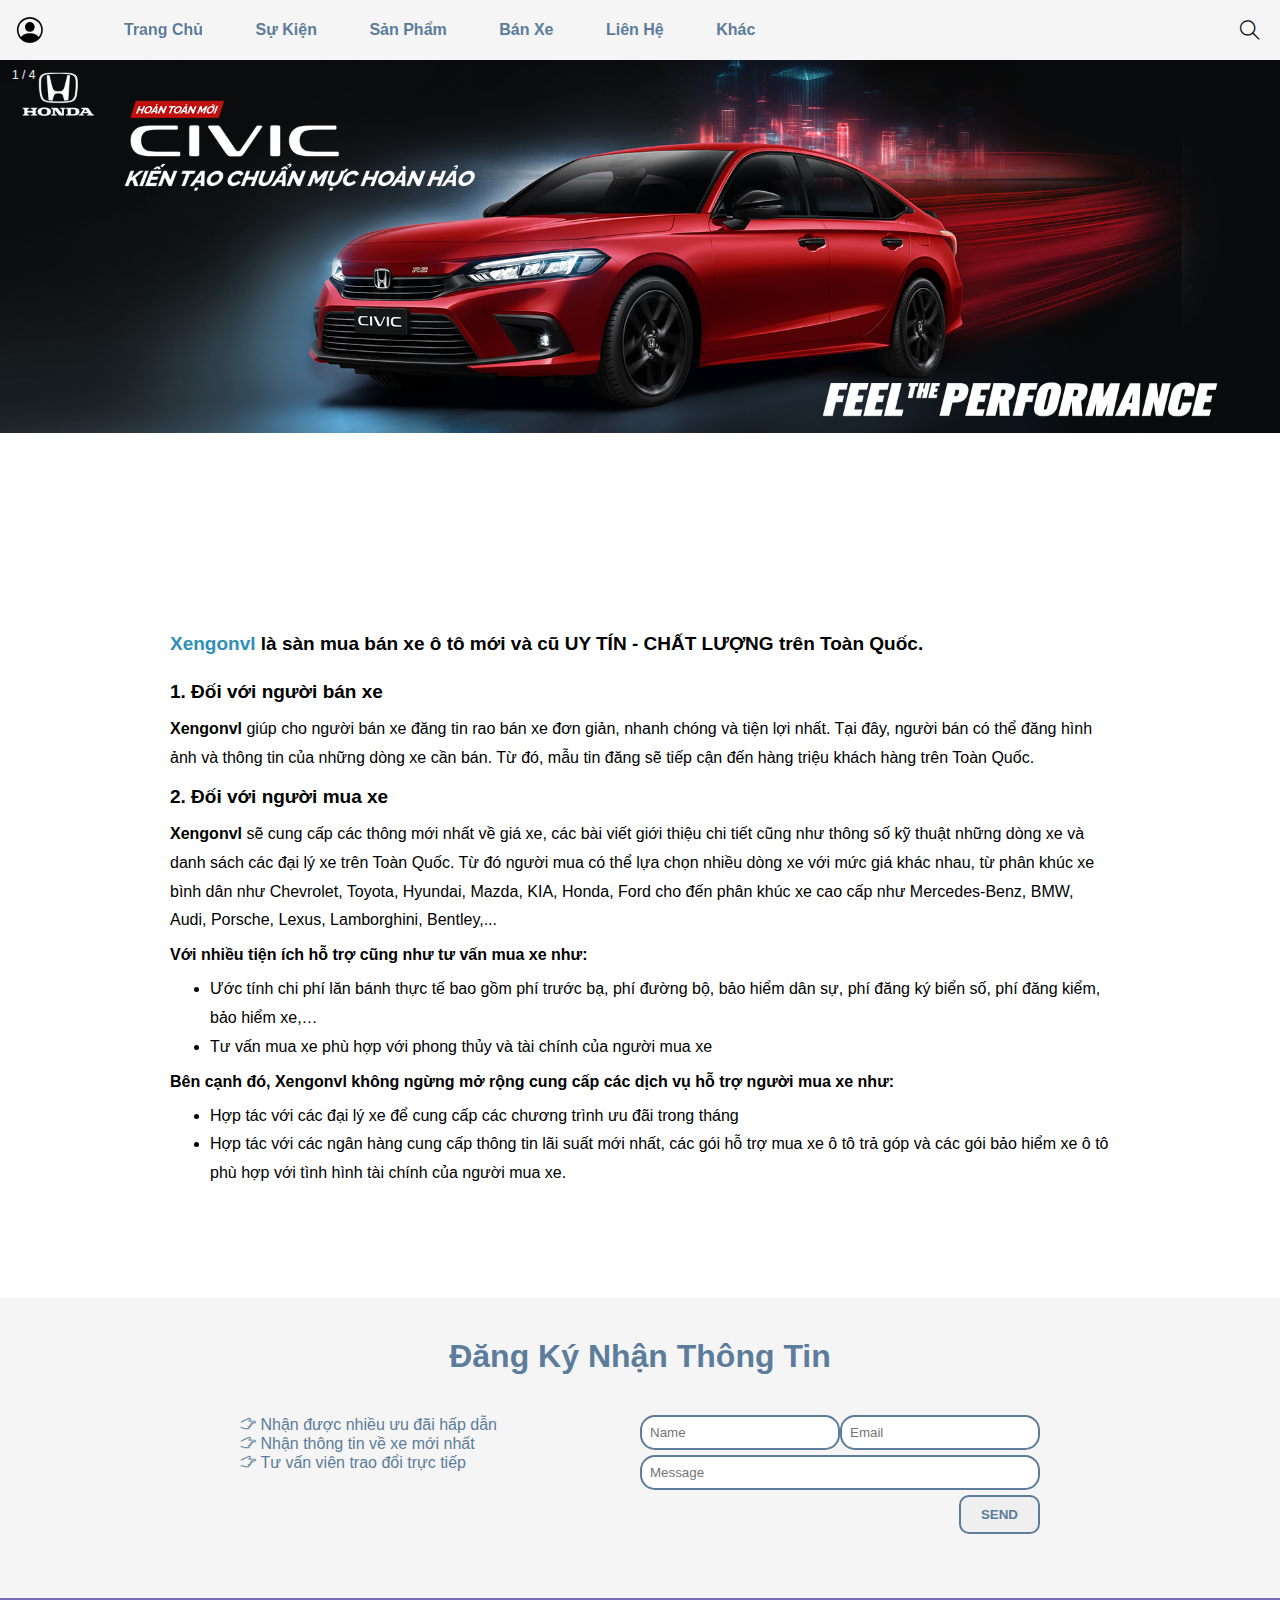
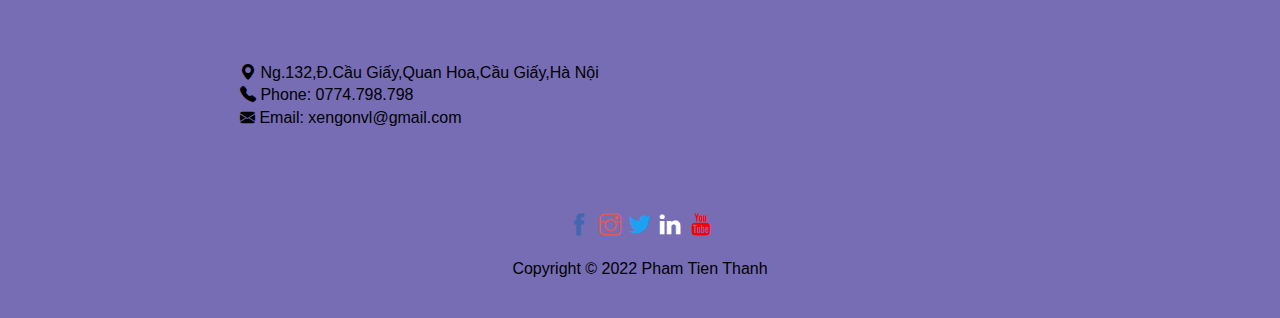
==== index.html @ f8801381 "Add files via upload" ====
<!DOCTYPE html>
<html lang="en">
<head>
    <meta charset="UTF-8">
    <meta http-equiv="X-UA-Compatible" content="IE=edge">
    <meta name="viewport" content="width=device-width, initial-scale=1.0">
    <title>Xengonvl</title>
    <link rel="stylesheet" href="./css.xengonvl/xengonvl.css">
    <link rel="shortcut icon" type="image/jpg" href="./img.xenognvl/—Pngtree—car sports car transportation red_8253023.png"/>
    <link rel="stylesheet" href="https://cdn.jsdelivr.net/npm/bootstrap-icons@1.9.1/font/bootstrap-icons.css">
    <link rel="stylesheet" href="./css.xengonvl/responsive.css">
    <link rel="stylesheet" href="./css.xengonvl/silde.css">
    <link rel="stylesheet" href="./css.xengonvl/gioithieu.css">
    <link rel="stylesheet" href="./themify-icons/themify-icons.css">
    <style>
        div.cuoi {
                width: 100%;
                background-color: rgb(119, 109, 181);
                animation-name: keyframes1;
                animation-duration: 20s;
                animation-iteration-count: infinite;
            }   
            @keyframes keyframes1 {
                0%  {background-color: rgb(102, 185, 102);}
                15%  {background-color: lightseagreen;}
                20%  {background-color: lightskyblue;}
                30% {background-color: skyblue;}
            }

        </style>
</head>
<body>
    
    <div id="main">
        <!-- Begin header -->
        <div id="header" style="height:auto;">
            <div class="searchid1">
                
                <a href="./html.xengonvl/formdangky.html"><i class="searchcl bi bi-person-circle"></i></a>
                
            </div>
            <ul id="nav">
                <li style="border-left: 2px black;"><a href="#">trang chủ</a></li>
                <li><a href="">sự kiện</a></li>
                <li><a href="">sản phẩm</a></li>
                <li><a href="./html.xengonvl/banxe.html">bán xe</a></li>
                <li><a href="#lienhe">liên hệ</a></li>
                <li>
                    <a href="">
                        Khác</a>
                </li>
            </ul>
            
            <div class="searchid">
                
                <i class="searchcl ti-search"></i>
                
            </div>
            <div id="mobile-menu" class="menu-icon"><i class="menu-icon1 ti-align-justify"></i></div>
    </div>
    <!-- End header  -->
    
    <div id="body">
        <div class="slideshow-container">

            <div class="mySlides fade">
              <div class="numbertext">1 / 4</div>
              <img src="./img.xenognvl/0vXnfQb2WyPltmR7kbT6.png" style="width:100%;">

            </div>
            
            <div class="mySlides fade">
              <div class="numbertext">2 / 4</div>
              <img src="./img.xenognvl/GAlBX5MjtiYicMpydJcL.jpg" style="width:100%;">
             
            </div>
            
            <div class="mySlides fade">
              <div class="numbertext">3 / 4</div>
              <img src="./img.xenognvl/GUENSyZ2KdcO2AOau9df.jpg" style="width:100%;">
              
            </div>
              
              <div class="mySlides fade">
              <div class="numbertext">4 / 4</div>
              <img src="./img.xenognvl/MuF9jyXn1mO3ExBKzH5p.jpg" style="width:100%;">
              
            </div>
    </div>
    <div id="gioithieu" style="margin-top: 300px;">
        <p class="tiltel"><a href="#">Xengonvl</a> là sàn mua bán xe ô tô mới và cũ UY TÍN - CHẤT LƯỢNG trên Toàn Quốc. </p>
        <p class="tieude">1. Đối với người bán xe</p>
        <p><b>Xengonvl</b> giúp cho người bán xe đăng tin rao bán xe đơn giản, nhanh chóng và tiện lợi nhất. Tại đây, người bán có thể đăng hình ảnh và thông tin của những dòng xe cần bán. Từ đó, mẫu tin đăng sẽ tiếp cận đến hàng triệu khách hàng trên Toàn Quốc.</p>
        <p class="tieude">2. Đối với người mua xe</p>
        <p><b>Xengonvl</b> sẽ cung cấp các thông mới nhất về giá xe, các bài viết giới thiệu chi tiết cũng như thông số kỹ thuật những dòng xe và danh sách các đại lý xe trên Toàn Quốc. Từ đó người mua có thể lựa chọn nhiều dòng xe với mức giá khác nhau, từ phân khúc xe bình dân như Chevrolet, Toyota, Hyundai, Mazda, KIA, Honda, Ford cho đến phân khúc xe cao cấp như Mercedes-Benz, BMW, Audi, Porsche, Lexus, Lamborghini, Bentley,...</p>
        <p class="h1">Với nhiều tiện ích hỗ trợ cũng như tư vấn mua xe như:</p>
        <ul>
            <li>
                <p>Ước tính chi phí lăn bánh thực tế bao gồm phí trước bạ, phí đường bộ, bảo hiểm dân sự, phí đăng ký biển số, phí đăng kiểm, bảo hiểm xe,…</p>
            </li>
            <li>
                <p>Tư vấn mua xe phù hợp với phong thủy và tài chính của người mua xe</p>
            </li>
        </ul>
        <p class="h1">Bên cạnh đó, <b>Xengonvl</b> không ngừng mở rộng cung cấp các dịch vụ hỗ trợ người mua xe như:</p>
        <ul>
            <li>
                <p>Hợp tác với các đại lý xe để cung cấp các chương trình ưu đãi trong tháng</p>
            </li>
            <li>
                <p>Hợp tác với các ngân hàng cung cấp thông tin lãi suất mới nhất, các gói hỗ trợ mua xe ô tô trả góp và các gói bảo hiểm xe ô tô phù hợp với tình hình tài chính của người mua xe.</p>
            </li>
        </ul>
    </div>
            
    <!-- Begin dangky -->
            <div class="dangky">
                <div class="title"><h1>Đăng Ký Nhận Thông Tin</h1></div>
                <div class="rowdangky">
                    <div class="row1">
                        <p><i class="icondangky ti-hand-point-right"></i> Nhận được nhiều ưu đãi hấp dẫn</p>
                        <p><i class="icondangky ti-hand-point-right"></i> Nhận thông tin về xe mới nhất</p>
                        <p><i class="icondangky ti-hand-point-right"></i> Tư vấn viên trao đổi trực tiếp</p>
                    
                    </div>
                    <div class="row2">
                        <form action="">
                            <div class="rowdangky1">
                                <div class="row1">
                                    <input type="text" name=""required placeholder="Name" id="" class="form">
                                </div>
                                <div class="row1">
                                    <input type="email" name="" required placeholder="Email" id="" class="form">
                                </div>
                              
          
                            
                            </div>
                            
                            <div class="rowdangky1 mt-8">
                                <div class="row1full">
                                    <input type="text" required name="" placeholder="Message" id="" class="form">
                                </div>
                            </div>
                           <div><input type="submit" value="SEND" class="formgui mt-8" id="formgui1" onclick="Redirect();"></div>
                        </form>
                    </div>
                </div>
                <div class="clear"></div>
                </div>
                <div class="clear"></div>
            <div id="lienhe" class="cuoi">
                <div class="row">
                    <div class="colhart">
                        <p><i class="bi bi-geo-alt-fill"></i>&nbsp;Ng.132,Đ.Cầu Giấy,Quan Hoa,Cầu Giấy,Hà Nội</p>
                        <p><i class="bi bi-telephone-fill"></i>&nbsp;Phone: 0774.798.798</p>
                        <p><i class="bi bi-envelope-fill" style="font-size: 15px;"></i>&nbsp;Email: xengonvl@gmail.com</p>
                    </div>
                    
                </div>
                <div class="example1">
                    <a href=""><i class="nav-icon ti-facebook" style="color: #4267b2;"></i></a>
                    <a href=""><i class="nav-icon ti-instagram" style="color: #E95950;"></i></a>
                    <a href=""><i class="nav-icon ti-twitter-alt" style="color: #1DA1F2;"></i></a>
                    <a href=""><i class="nav-icon ti-linkedin" style="color: white;"></i></a>
                    <a href=""><i class="nav-icon ti-youtube" style="color: red;"></i></a>
                    
                </div>
                <p>Copyright © 2022 Pham Tien Thanh</p>
          </div>        
            </div>
            
            
        
    </div>
    
    </div>
    
  
</body>
<script src="./js.html/btap1.js"></script>
</html>
---- css.xengonvl/xengonvl.css ----
*{
    
    margin: 0;
    box-sizing: border-box;
    font-family: 'Segoe UI', Tahoma, Geneva, Verdana, sans-serif;
}
html{
    scroll-behavior: smooth;
    font-family: 'Segoe UI', Tahoma, Geneva, Verdana, sans-serif;
}
#main{
    width: 100%;
    height: 1500px;
}
/* Begin header */
#header{
    background-color: whitesmoke;
    height: 60px;
    position: fixed;
    top: 0;
    left: 0;
    right: 0;
    z-index: 1;
    font-weight: bold;
}

#nav > li{
    display: inline-block;
}
#nav, .subnav{
    list-style-type: none;
}
#nav li{
   
    position: relative;
}
#nav > li > a{
    color: rgb(92, 124, 155);
    text-transform: uppercase;
}
#nav  li  a{
    line-height: 60px;
    padding: 0 24px;
    text-decoration: none;
    display: inline-block;
    text-transform: capitalize
}
#nav > li:hover > a{
    color: red;
    scale: 110%;
}
#nav .subnav {
    padding: 0;
    display: none;
    position: absolute;
    top: 100%;
    background-color: white;
    min-width: 160px;
    box-shadow: 0 0 10px rgba(0,0,0,0.3);
}
#nav .subnav li:hover{
    background-color: #ccc;
    
}
#sider{
   
    background-color: white;
}
#nav .subnav a{
    color: rgb(92, 124, 155);
    padding: 0 12px;
    line-height: 38px;
    
}
#nav li:hover .subnav{
    display: block;
}
#nav .nav-icon{
    font-size: 12px;
}
#nav{
    display: inline-block;
}
#header .menu-icon,
#header .searchid {
    float: right;
}
#header .searchid1{
    float: left;
}
#header #mobile-menu{
    position: absolute;
    top: 0;
    right: 0;
}
#header .menu-icon,
#header .searchcl{
    color: black;
    line-height: 60px;
    padding: 0 20px;
    font-size: 20px;
    cursor: pointer;
}

#header .searchid:hover{
   
   background-color: #ccc;
}
#header .menu-icon:hover{
    color: red;
    scale: 120%;
}
#header .searchid1:hover{
    
    scale: 130%;
}

/* End header */

#body{
    width: 100%;
    height: 500px;
    margin-top: 60px;
    margin-bottom: 600px;
}

.colhart{
    width: 50%;
    font-weight: 500;
    line-height: 1.4;
}
.row{
  
    width: 800px;
    margin-left: auto;
    margin-right: auto;
    padding: 64px 0px;
    
}
.cuoi{
    
    width: 100%;
}
.row1{
    width: 50%;
    font-weight: 500;
}
.dangky{
    margin-top: 100px;
    background-color: whitesmoke;
    height: 300px;
    width: 100%;
}
.dangky .title .rowdangky > p{
    font-weight: 500;
}
.dangky >.rowdangky >.row1 p{
    color: rgb(92, 124, 155);
}
.rowdangky{
    width: 800px;
    margin-left: auto;
    margin-right: auto;
    height: 200px;
}   
.row1{
    width: 50%;
    display: block;
    float: left;
    
}
.row2{
    width: 50%;
    display: block;
    float: right;
    
}
.dangky>.title>h1{
    color: rgb(92, 124, 155);
    text-align: center;
    padding: 40px 0;
}
.form{
    border: 2px solid rgb(92, 124, 155);
    padding: 8px;
    width: 100%;
    border-bottom-right-radius: 15px;
 border-bottom-left-radius: 15px;
border-top-left-radius: 15px;
border-top-right-radius: 15px;
outline: none;
}
.row2> .rowdangky >  input
 {
    top: 20px;
}
.rowdangky1::after{
    content: "";
    display: block;
    clear: both;
}
.example1 > .icont1{
    display: inline-block;
}
.example1{
    padding: 20px;
    text-align: center;
}
.mt-8{
    margin-top: 5px !important;
}
.formgui{
    border-bottom-right-radius: 10px;
 border-bottom-left-radius: 10px;
border-top-left-radius: 10px;
border-top-right-radius: 10px;
   color: rgb(92, 124, 155);
   padding: 10px 20px;
   float: right;
   font-weight: 700;
   border: 2px solid rgb(92, 124, 155);
   outline: none;
}
.formgui:hover{
    background-color: #ccc;
    cursor: pointer;
}
.example1>a{
    text-decoration: none;
    color: black;
    font-size: 22px;
    padding: 0px 2px;
}

.cuoi>p{
    color: black;
    text-align: center;
    padding-bottom: 40px;
    font-weight: 500;
}
---- css.xengonvl/responsive.css ----
/* Mobile */
@media  (min-width: 0px) and (max-width: 820px) {
    #header{
        overflow: hidden;
    }
    #nav > li:first-child{
        display: inline-block;
    }
    #nav > li{
        display: block;
    }
    #header .searchid {
        display: none;
    }
    #nav{
        display: block;
    }
    .dangky{
        height: 400px;
    }
    .rowdangky,.row,.colhart{
        width: auto;
    }
    .example1>a{
        font-size: 16px;
    }
    
} 
/* Tablet */
@media (min-width: 821px) and  (max-width: 1024px) {
    #header > #mobile-menu{
        display: none;
    }
    
}
/* PC */
@media  (min-width: 1025px) {
    #header > #mobile-menu{
        display: none;
    }
}
---- css.xengonvl/silde.css ----
/* Slideshow container */
.slideshow-container {
  max-width: 100%;
  max-height: 50%;
  position: relative;
  margin: auto;
}
/* Caption text */
.text {
  color: #f2f2f2;
  font-size: 15px;
  padding: 8px 12px;
  position: absolute;
  bottom: 8px;
  width: 100%;
  text-align: center;
}

/* Number text (1/3 etc) */
.numbertext {
  color: #f2f2f2;
  font-size: 12px;
  padding: 8px 12px;
  position: absolute;
  top: 0;
}

/* The dots/bullets/indicators */
.dot {
  height: 13px;
  width: 13px;
  margin: 0 2px;
  background-color: #bbb;
  border-radius: 50%;
  display: inline-block;
  transition: background-color 0.6s ease;
}
---- css.xengonvl/gioithieu.css ----
#gioithieu{
    line-height: 1.8;
    margin: auto;  width: 75%;   padding: 10px;
    font-family: 'Segoe UI', Tahoma, Geneva, Verdana, sans-serif;
}
#gioithieu  a{
    color: rgb(46, 144, 182);
    text-decoration: none;
    font-weight: 700;
    font-size: 19px;
}
#gioithieu  a:hover{
    color: red;
    text-decoration: underline;
}
p.tiltel, p.tieude{
    font-weight: 700;
    font-size: 19px;
    line-height: 2.5;
}
p.h1{
    font-weight: 700;
    line-height: 2.5;
    
}
b{
    font-weight: 700;
}
---- themify-icons/themify-icons.css ----
@font-face {
	font-family: 'themify';
	src:url('fonts/themify.eot?-fvbane');
	src:url('fonts/themify.eot?#iefix-fvbane') format('embedded-opentype'),
		url('fonts/themify.woff?-fvbane') format('woff'),
		url('fonts/themify.ttf?-fvbane') format('truetype'),
		url('fonts/themify.svg?-fvbane#themify') format('svg');
	font-weight: normal;
	font-style: normal;
}

[class^="ti-"], [class*=" ti-"] {
	font-family: 'themify';
	speak: none;
	font-style: normal;
	font-weight: normal;
	font-variant: normal;
	text-transform: none;
	line-height: 1;

	/* Better Font Rendering =========== */
	-webkit-font-smoothing: antialiased;
	-moz-osx-font-smoothing: grayscale;
}

.ti-wand:before {
	content: "\e600";
}
.ti-volume:before {
	content: "\e601";
}
.ti-user:before {
	content: "\e602";
}
.ti-unlock:before {
	content: "\e603";
}
.ti-unlink:before {
	content: "\e604";
}
.ti-trash:before {
	content: "\e605";
}
.ti-thought:before {
	content: "\e606";
}
.ti-target:before {
	content: "\e607";
}
.ti-tag:before {
	content: "\e608";
}
.ti-tablet:before {
	content: "\e609";
}
.ti-star:before {
	content: "\e60a";
}
.ti-spray:before {
	content: "\e60b";
}
.ti-signal:before {
	content: "\e60c";
}
.ti-shopping-cart:before {
	content: "\e60d";
}
.ti-shopping-cart-full:before {
	content: "\e60e";
}
.ti-settings:before {
	content: "\e60f";
}
.ti-search:before {
	content: "\e610";
}
.ti-zoom-in:before {
	content: "\e611";
}
.ti-zoom-out:before {
	content: "\e612";
}
.ti-cut:before {
	content: "\e613";
}
.ti-ruler:before {
	content: "\e614";
}
.ti-ruler-pencil:before {
	content: "\e615";
}
.ti-ruler-alt:before {
	content: "\e616";
}
.ti-bookmark:before {
	content: "\e617";
}
.ti-bookmark-alt:before {
	content: "\e618";
}
.ti-reload:before {
	content: "\e619";
}
.ti-plus:before {
	content: "\e61a";
}
.ti-pin:before {
	content: "\e61b";
}
.ti-pencil:before {
	content: "\e61c";
}
.ti-pencil-alt:before {
	content: "\e61d";
}
.ti-paint-roller:before {
	content: "\e61e";
}
.ti-paint-bucket:before {
	content: "\e61f";
}
.ti-na:before {
	content: "\e620";
}
.ti-mobile:before {
	content: "\e621";
}
.ti-minus:before {
	content: "\e622";
}
.ti-medall:before {
	content: "\e623";
}
.ti-medall-alt:before {
	content: "\e624";
}
.ti-marker:before {
	content: "\e625";
}
.ti-marker-alt:before {
	content: "\e626";
}
.ti-arrow-up:before {
	content: "\e627";
}
.ti-arrow-right:before {
	content: "\e628";
}
.ti-arrow-left:before {
	content: "\e629";
}
.ti-arrow-down:before {
	content: "\e62a";
}
.ti-lock:before {
	content: "\e62b";
}
.ti-location-arrow:before {
	content: "\e62c";
}
.ti-link:before {
	content: "\e62d";
}
.ti-layout:before {
	content: "\e62e";
}
.ti-layers:before {
	content: "\e62f";
}
.ti-layers-alt:before {
	content: "\e630";
}
.ti-key:before {
	content: "\e631";
}
.ti-import:before {
	content: "\e632";
}
.ti-image:before {
	content: "\e633";
}
.ti-heart:before {
	content: "\e634";
}
.ti-heart-broken:before {
	content: "\e635";
}
.ti-hand-stop:before {
	content: "\e636";
}
.ti-hand-open:before {
	content: "\e637";
}
.ti-hand-drag:before {
	content: "\e638";
}
.ti-folder:before {
	content: "\e639";
}
.ti-flag:before {
	content: "\e63a";
}
.ti-flag-alt:before {
	content: "\e63b";
}
.ti-flag-alt-2:before {
	content: "\e63c";
}
.ti-eye:before {
	content: "\e63d";
}
.ti-export:before {
	content: "\e63e";
}
.ti-exchange-vertical:before {
	content: "\e63f";
}
.ti-desktop:before {
	content: "\e640";
}
.ti-cup:before {
	content: "\e641";
}
.ti-crown:before {
	content: "\e642";
}
.ti-comments:before {
	content: "\e643";
}
.ti-comment:before {
	content: "\e644";
}
.ti-comment-alt:before {
	content: "\e645";
}
.ti-close:before {
	content: "\e646";
}
.ti-clip:before {
	content: "\e647";
}
.ti-angle-up:before {
	content: "\e648";
}
.ti-angle-right:before {
	content: "\e649";
}
.ti-angle-left:before {
	content: "\e64a";
}
.ti-angle-down:before {
	content: "\e64b";
}
.ti-check:before {
	content: "\e64c";
}
.ti-check-box:before {
	content: "\e64d";
}
.ti-camera:before {
	content: "\e64e";
}
.ti-announcement:before {
	content: "\e64f";
}
.ti-brush:before {
	content: "\e650";
}
.ti-briefcase:before {
	content: "\e651";
}
.ti-bolt:before {
	content: "\e652";
}
.ti-bolt-alt:before {
	content: "\e653";
}
.ti-blackboard:before {
	content: "\e654";
}
.ti-bag:before {
	content: "\e655";
}
.ti-move:before {
	content: "\e656";
}
.ti-arrows-vertical:before {
	content: "\e657";
}
.ti-arrows-horizontal:before {
	content: "\e658";
}
.ti-fullscreen:before {
	content: "\e659";
}
.ti-arrow-top-right:before {
	content: "\e65a";
}
.ti-arrow-top-left:before {
	content: "\e65b";
}
.ti-arrow-circle-up:before {
	content: "\e65c";
}
.ti-arrow-circle-right:before {
	content: "\e65d";
}
.ti-arrow-circle-left:before {
	content: "\e65e";
}
.ti-arrow-circle-down:before {
	content: "\e65f";
}
.ti-angle-double-up:before {
	content: "\e660";
}
.ti-angle-double-right:before {
	content: "\e661";
}
.ti-angle-double-left:before {
	content: "\e662";
}
.ti-angle-double-down:before {
	content: "\e663";
}
.ti-zip:before {
	content: "\e664";
}
.ti-world:before {
	content: "\e665";
}
.ti-wheelchair:before {
	content: "\e666";
}
.ti-view-list:before {
	content: "\e667";
}
.ti-view-list-alt:before {
	content: "\e668";
}
.ti-view-grid:before {
	content: "\e669";
}
.ti-uppercase:before {
	content: "\e66a";
}
.ti-upload:before {
	content: "\e66b";
}
.ti-underline:before {
	content: "\e66c";
}
.ti-truck:before {
	content: "\e66d";
}
.ti-timer:before {
	content: "\e66e";
}
.ti-ticket:before {
	content: "\e66f";
}
.ti-thumb-up:before {
	content: "\e670";
}
.ti-thumb-down:before {
	content: "\e671";
}
.ti-text:before {
	content: "\e672";
}
.ti-stats-up:before {
	content: "\e673";
}
.ti-stats-down:before {
	content: "\e674";
}
.ti-split-v:before {
	content: "\e675";
}
.ti-split-h:before {
	content: "\e676";
}
.ti-smallcap:before {
	content: "\e677";
}
.ti-shine:before {
	content: "\e678";
}
.ti-shift-right:before {
	content: "\e679";
}
.ti-shift-left:before {
	content: "\e67a";
}
.ti-shield:before {
	content: "\e67b";
}
.ti-notepad:before {
	content: "\e67c";
}
.ti-server:before {
	content: "\e67d";
}
.ti-quote-right:before {
	content: "\e67e";
}
.ti-quote-left:before {
	content: "\e67f";
}
.ti-pulse:before {
	content: "\e680";
}
.ti-printer:before {
	content: "\e681";
}
.ti-power-off:before {
	content: "\e682";
}
.ti-plug:before {
	content: "\e683";
}
.ti-pie-chart:before {
	content: "\e684";
}
.ti-paragraph:before {
	content: "\e685";
}
.ti-panel:before {
	content: "\e686";
}
.ti-package:before {
	content: "\e687";
}
.ti-music:before {
	content: "\e688";
}
.ti-music-alt:before {
	content: "\e689";
}
.ti-mouse:before {
	content: "\e68a";
}
.ti-mouse-alt:before {
	content: "\e68b";
}
.ti-money:before {
	content: "\e68c";
}
.ti-microphone:before {
	content: "\e68d";
}
.ti-menu:before {
	content: "\e68e";
}
.ti-menu-alt:before {
	content: "\e68f";
}
.ti-map:before {
	content: "\e690";
}
.ti-map-alt:before {
	content: "\e691";
}
.ti-loop:before {
	content: "\e692";
}
.ti-location-pin:before {
	content: "\e693";
}
.ti-list:before {
	content: "\e694";
}
.ti-light-bulb:before {
	content: "\e695";
}
.ti-Italic:before {
	content: "\e696";
}
.ti-info:before {
	content: "\e697";
}
.ti-infinite:before {
	content: "\e698";
}
.ti-id-badge:before {
	content: "\e699";
}
.ti-hummer:before {
	content: "\e69a";
}
.ti-home:before {
	content: "\e69b";
}
.ti-help:before {
	content: "\e69c";
}
.ti-headphone:before {
	content: "\e69d";
}
.ti-harddrives:before {
	content: "\e69e";
}
.ti-harddrive:before {
	content: "\e69f";
}
.ti-gift:before {
	content: "\e6a0";
}
.ti-game:before {
	content: "\e6a1";
}
.ti-filter:before {
	content: "\e6a2";
}
.ti-files:before {
	content: "\e6a3";
}
.ti-file:before {
	content: "\e6a4";
}
.ti-eraser:before {
	content: "\e6a5";
}
.ti-envelope:before {
	content: "\e6a6";
}
.ti-download:before {
	content: "\e6a7";
}
.ti-direction:before {
	content: "\e6a8";
}
.ti-direction-alt:before {
	content: "\e6a9";
}
.ti-dashboard:before {
	content: "\e6aa";
}
.ti-control-stop:before {
	content: "\e6ab";
}
.ti-control-shuffle:before {
	content: "\e6ac";
}
.ti-control-play:before {
	content: "\e6ad";
}
.ti-control-pause:before {
	content: "\e6ae";
}
.ti-control-forward:before {
	content: "\e6af";
}
.ti-control-backward:before {
	content: "\e6b0";
}
.ti-cloud:before {
	content: "\e6b1";
}
.ti-cloud-up:before {
	content: "\e6b2";
}
.ti-cloud-down:before {
	content: "\e6b3";
}
.ti-clipboard:before {
	content: "\e6b4";
}
.ti-car:before {
	content: "\e6b5";
}
.ti-calendar:before {
	content: "\e6b6";
}
.ti-book:before {
	content: "\e6b7";
}
.ti-bell:before {
	content: "\e6b8";
}
.ti-basketball:before {
	content: "\e6b9";
}
.ti-bar-chart:before {
	content: "\e6ba";
}
.ti-bar-chart-alt:before {
	content: "\e6bb";
}
.ti-back-right:before {
	content: "\e6bc";
}
.ti-back-left:before {
	content: "\e6bd";
}
.ti-arrows-corner:before {
	content: "\e6be";
}
.ti-archive:before {
	content: "\e6bf";
}
.ti-anchor:before {
	content: "\e6c0";
}
.ti-align-right:before {
	content: "\e6c1";
}
.ti-align-left:before {
	content: "\e6c2";
}
.ti-align-justify:before {
	content: "\e6c3";
}
.ti-align-center:before {
	content: "\e6c4";
}
.ti-alert:before {
	content: "\e6c5";
}
.ti-alarm-clock:before {
	content: "\e6c6";
}
.ti-agenda:before {
	content: "\e6c7";
}
.ti-write:before {
	content: "\e6c8";
}
.ti-window:before {
	content: "\e6c9";
}
.ti-widgetized:before {
	content: "\e6ca";
}
.ti-widget:before {
	content: "\e6cb";
}
.ti-widget-alt:before {
	content: "\e6cc";
}
.ti-wallet:before {
	content: "\e6cd";
}
.ti-video-clapper:before {
	content: "\e6ce";
}
.ti-video-camera:before {
	content: "\e6cf";
}
.ti-vector:before {
	content: "\e6d0";
}
.ti-themify-logo:before {
	content: "\e6d1";
}
.ti-themify-favicon:before {
	content: "\e6d2";
}
.ti-themify-favicon-alt:before {
	content: "\e6d3";
}
.ti-support:before {
	content: "\e6d4";
}
.ti-stamp:before {
	content: "\e6d5";
}
.ti-split-v-alt:before {
	content: "\e6d6";
}
.ti-slice:before {
	content: "\e6d7";
}
.ti-shortcode:before {
	content: "\e6d8";
}
.ti-shift-right-alt:before {
	content: "\e6d9";
}
.ti-shift-left-alt:before {
	content: "\e6da";
}
.ti-ruler-alt-2:before {
	content: "\e6db";
}
.ti-receipt:before {
	content: "\e6dc";
}
.ti-pin2:before {
	content: "\e6dd";
}
.ti-pin-alt:before {
	content: "\e6de";
}
.ti-pencil-alt2:before {
	content: "\e6df";
}
.ti-palette:before {
	content: "\e6e0";
}
.ti-more:before {
	content: "\e6e1";
}
.ti-more-alt:before {
	content: "\e6e2";
}
.ti-microphone-alt:before {
	content: "\e6e3";
}
.ti-magnet:before {
	content: "\e6e4";
}
.ti-line-double:before {
	content: "\e6e5";
}
.ti-line-dotted:before {
	content: "\e6e6";
}
.ti-line-dashed:before {
	content: "\e6e7";
}
.ti-layout-width-full:before {
	content: "\e6e8";
}
.ti-layout-width-default:before {
	content: "\e6e9";
}
.ti-layout-width-default-alt:before {
	content: "\e6ea";
}
.ti-layout-tab:before {
	content: "\e6eb";
}
.ti-layout-tab-window:before {
	content: "\e6ec";
}
.ti-layout-tab-v:before {
	content: "\e6ed";
}
.ti-layout-tab-min:before {
	content: "\e6ee";
}
.ti-layout-slider:before {
	content: "\e6ef";
}
.ti-layout-slider-alt:before {
	content: "\e6f0";
}
.ti-layout-sidebar-right:before {
	content: "\e6f1";
}
.ti-layout-sidebar-none:before {
	content: "\e6f2";
}
.ti-layout-sidebar-left:before {
	content: "\e6f3";
}
.ti-layout-placeholder:before {
	content: "\e6f4";
}
.ti-layout-menu:before {
	content: "\e6f5";
}
.ti-layout-menu-v:before {
	content: "\e6f6";
}
.ti-layout-menu-separated:before {
	content: "\e6f7";
}
.ti-layout-menu-full:before {
	content: "\e6f8";
}
.ti-layout-media-right-alt:before {
	content: "\e6f9";
}
.ti-layout-media-right:before {
	content: "\e6fa";
}
.ti-layout-media-overlay:before {
	content: "\e6fb";
}
.ti-layout-media-overlay-alt:before {
	content: "\e6fc";
}
.ti-layout-media-overlay-alt-2:before {
	content: "\e6fd";
}
.ti-layout-media-left-alt:before {
	content: "\e6fe";
}
.ti-layout-media-left:before {
	content: "\e6ff";
}
.ti-layout-media-center-alt:before {
	content: "\e700";
}
.ti-layout-media-center:before {
	content: "\e701";
}
.ti-layout-list-thumb:before {
	content: "\e702";
}
.ti-layout-list-thumb-alt:before {
	content: "\e703";
}
.ti-layout-list-post:before {
	content: "\e704";
}
.ti-layout-list-large-image:before {
	content: "\e705";
}
.ti-layout-line-solid:before {
	content: "\e706";
}
.ti-layout-grid4:before {
	content: "\e707";
}
.ti-layout-grid3:before {
	content: "\e708";
}
.ti-layout-grid2:before {
	content: "\e709";
}
.ti-layout-grid2-thumb:before {
	content: "\e70a";
}
.ti-layout-cta-right:before {
	content: "\e70b";
}
.ti-layout-cta-left:before {
	content: "\e70c";
}
.ti-layout-cta-center:before {
	content: "\e70d";
}
.ti-layout-cta-btn-right:before {
	content: "\e70e";
}
.ti-layout-cta-btn-left:before {
	content: "\e70f";
}
.ti-layout-column4:before {
	content: "\e710";
}
.ti-layout-column3:before {
	content: "\e711";
}
.ti-layout-column2:before {
	content: "\e712";
}
.ti-layout-accordion-separated:before {
	content: "\e713";
}
.ti-layout-accordion-merged:before {
	content: "\e714";
}
.ti-layout-accordion-list:before {
	content: "\e715";
}
.ti-ink-pen:before {
	content: "\e716";
}
.ti-info-alt:before {
	content: "\e717";
}
.ti-help-alt:before {
	content: "\e718";
}
.ti-headphone-alt:before {
	content: "\e719";
}
.ti-hand-point-up:before {
	content: "\e71a";
}
.ti-hand-point-right:before {
	content: "\e71b";
}
.ti-hand-point-left:before {
	content: "\e71c";
}
.ti-hand-point-down:before {
	content: "\e71d";
}
.ti-gallery:before {
	content: "\e71e";
}
.ti-face-smile:before {
	content: "\e71f";
}
.ti-face-sad:before {
	content: "\e720";
}
.ti-credit-card:before {
	content: "\e721";
}
.ti-control-skip-forward:before {
	content: "\e722";
}
.ti-control-skip-backward:before {
	content: "\e723";
}
.ti-control-record:before {
	content: "\e724";
}
.ti-control-eject:before {
	content: "\e725";
}
.ti-comments-smiley:before {
	content: "\e726";
}
.ti-brush-alt:before {
	content: "\e727";
}
.ti-youtube:before {
	content: "\e728";
}
.ti-vimeo:before {
	content: "\e729";
}
.ti-twitter:before {
	content: "\e72a";
}
.ti-time:before {
	content: "\e72b";
}
.ti-tumblr:before {
	content: "\e72c";
}
.ti-skype:before {
	content: "\e72d";
}
.ti-share:before {
	content: "\e72e";
}
.ti-share-alt:before {
	content: "\e72f";
}
.ti-rocket:before {
	content: "\e730";
}
.ti-pinterest:before {
	content: "\e731";
}
.ti-new-window:before {
	content: "\e732";
}
.ti-microsoft:before {
	content: "\e733";
}
.ti-list-ol:before {
	content: "\e734";
}
.ti-linkedin:before {
	content: "\e735";
}
.ti-layout-sidebar-2:before {
	content: "\e736";
}
.ti-layout-grid4-alt:before {
	content: "\e737";
}
.ti-layout-grid3-alt:before {
	content: "\e738";
}
.ti-layout-grid2-alt:before {
	content: "\e739";
}
.ti-layout-column4-alt:before {
	content: "\e73a";
}
.ti-layout-column3-alt:before {
	content: "\e73b";
}
.ti-layout-column2-alt:before {
	content: "\e73c";
}
.ti-instagram:before {
	content: "\e73d";
}
.ti-google:before {
	content: "\e73e";
}
.ti-github:before {
	content: "\e73f";
}
.ti-flickr:before {
	content: "\e740";
}
.ti-facebook:before {
	content: "\e741";
}
.ti-dropbox:before {
	content: "\e742";
}
.ti-dribbble:before {
	content: "\e743";
}
.ti-apple:before {
	content: "\e744";
}
.ti-android:before {
	content: "\e745";
}
.ti-save:before {
	content: "\e746";
}
.ti-save-alt:before {
	content: "\e747";
}
.ti-yahoo:before {
	content: "\e748";
}
.ti-wordpress:before {
	content: "\e749";
}
.ti-vimeo-alt:before {
	content: "\e74a";
}
.ti-twitter-alt:before {
	content: "\e74b";
}
.ti-tumblr-alt:before {
	content: "\e74c";
}
.ti-trello:before {
	content: "\e74d";
}
.ti-stack-overflow:before {
	content: "\e74e";
}
.ti-soundcloud:before {
	content: "\e74f";
}
.ti-sharethis:before {
	content: "\e750";
}
.ti-sharethis-alt:before {
	content: "\e751";
}
.ti-reddit:before {
	content: "\e752";
}
.ti-pinterest-alt:before {
	content: "\e753";
}
.ti-microsoft-alt:before {
	content: "\e754";
}
.ti-linux:before {
	content: "\e755";
}
.ti-jsfiddle:before {
	content: "\e756";
}
.ti-joomla:before {
	content: "\e757";
}
.ti-html5:before {
	content: "\e758";
}
.ti-flickr-alt:before {
	content: "\e759";
}
.ti-email:before {
	content: "\e75a";
}
.ti-drupal:before {
	content: "\e75b";
}
.ti-dropbox-alt:before {
	content: "\e75c";
}
.ti-css3:before {
	content: "\e75d";
}
.ti-rss:before {
	content: "\e75e";
}
.ti-rss-alt:before {
	content: "\e75f";
}
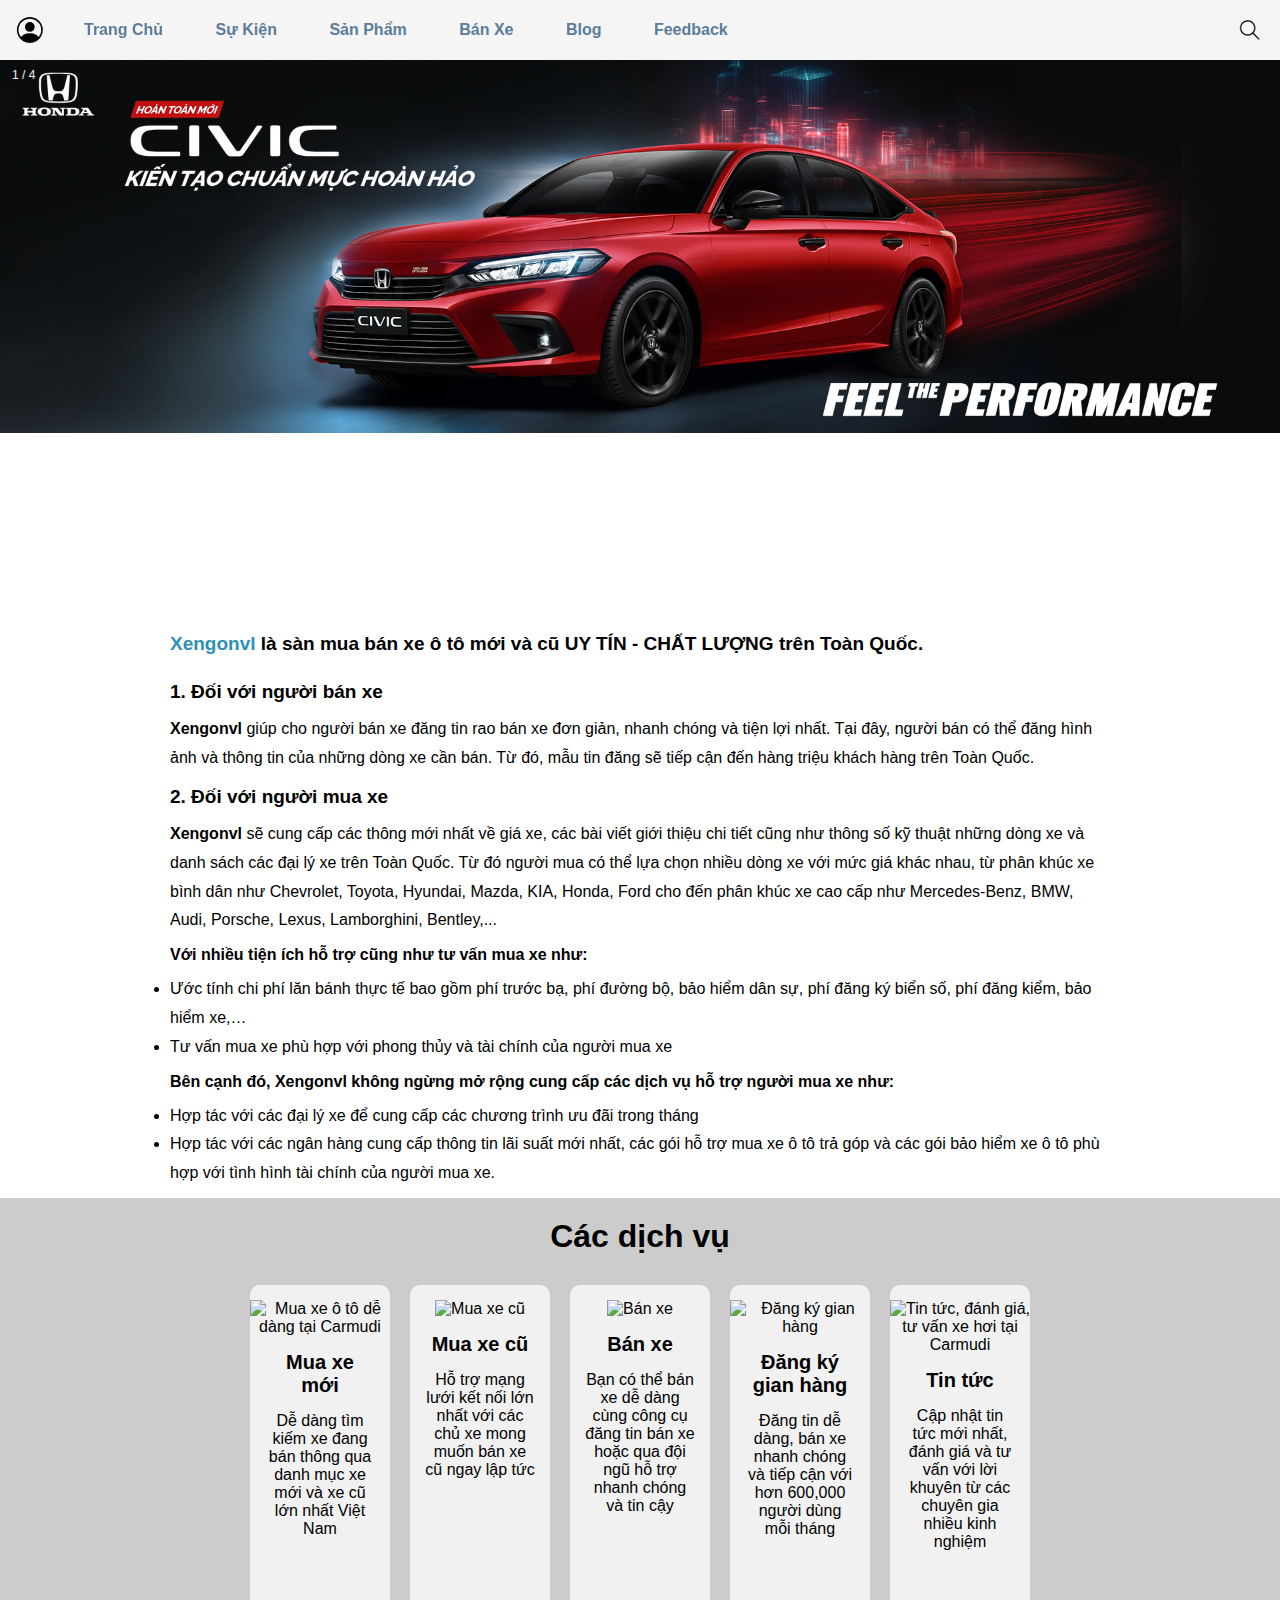
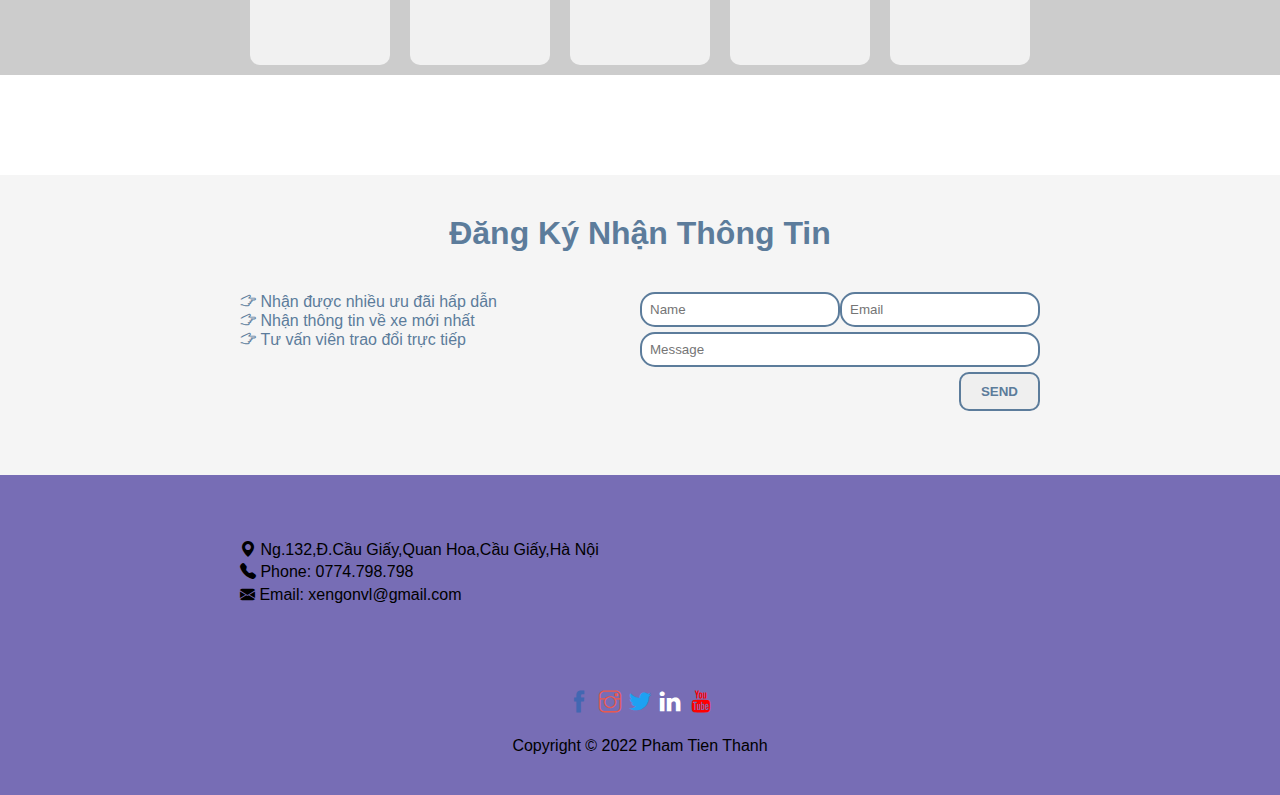
==== commit 3332f538: "Add files via upload" ====
--- a/index.html
+++ b/index.html
@@ -11,6 +11,7 @@
     <link rel="stylesheet" href="./css.xengonvl/responsive.css">
     <link rel="stylesheet" href="./css.xengonvl/silde.css">
     <link rel="stylesheet" href="./css.xengonvl/gioithieu.css">
+    <link rel="stylesheet" href="./css.xengonvl/test2.css">
     <link rel="stylesheet" href="./themify-icons/themify-icons.css">
     <style>
         div.cuoi {
@@ -40,23 +41,23 @@
                 
             </div>
             <ul id="nav">
-                <li style="border-left: 2px black;"><a href="#">trang chủ</a></li>
-                <li><a href="">sự kiện</a></li>
-                <li><a href="">sản phẩm</a></li>
+                <li><a href="#">trang chủ</a></li>
+                <li><a href="./html.xengonvl/tintuc.html">sự kiện</a></li>
+                <li><a href="./html.xengonvl/san_pham.html">sản phẩm</a></li>
                 <li><a href="./html.xengonvl/banxe.html">bán xe</a></li>
-                <li><a href="#lienhe">liên hệ</a></li>
+                <li><a href="">blog</a></li>
                 <li>
                     <a href="">
-                        Khác</a>
+                        feedback</a>
                 </li>
             </ul>
             
             <div class="searchid">
                 
-                <i class="searchcl ti-search"></i>
-                
-            </div>
-            <div id="mobile-menu" class="menu-icon"><i class="menu-icon1 ti-align-justify"></i></div>
+              <i class="searchcl ti-search"></i>
+                
+            </div>
+            <div id="mobile-menu" class="menu-icon" ><i class="menu-icon1 ti-align-justify"></i></div>
     </div>
     <!-- End header  -->
     
@@ -112,7 +113,96 @@
             </li>
         </ul>
     </div>
-            
+    <div style="background-color: #ccc;"><h1 style="text-align: center; padding: 20px;">Các dịch vụ</h1></div>
+    <div class="flex-container" style="height: 400px;">
+        
+        <div class="div"> <div class="card-item">
+          <a href="" target="_blank">
+          <div class="card">
+          <div class="card-img-top">
+          <div class="round-circle">
+          <img src="https://static.carmudi.vn/templates/auto_flatty/img/homepage/sell-car.svg" width="57" height="56" alt="Mua xe ô tô dễ dàng tại Carmudi">
+          </div>
+          </div>
+          <div class="card-body">
+          <h5 class="card-title" style="font-size: 20px; padding: 15px;">Mua xe mới</h5>
+          <p class="card-text">
+          Dễ dàng tìm kiếm xe đang bán thông qua danh mục xe mới và xe cũ lớn nhất Việt Nam
+          </p>
+          </div>
+          </div>
+          </a>
+          </div></div>
+        <div class="div"><div class="card-item">
+          <a href="" target="_blank">
+          <div class="card">
+          <div class="card-img-top">
+          <div class="round-circle">
+          <img src="https://static.carmudi.vn/templates/auto_flatty/img/homepage/buy-car.png" width="49" height="57" alt="Mua xe cũ">
+          </div>
+          </div>
+          <div class="card-body">
+          <h5 class="card-title" style="font-size: 20px; padding: 15px;">Mua xe cũ</h5>
+          <p class="card-text">
+          Hỗ trợ mạng lưới kết nối lớn nhất với các chủ xe mong muốn bán xe cũ ngay lập tức
+          </p>
+          </div>
+          </div>
+          </a>
+          </div></div>
+        <div class="div"> <div class="card-item">
+          <a href="" target="_blank">
+          <div class="card">
+          <div class="card-img-top">
+          <div class="round-circle">
+          <img src="https://static.carmudi.vn/templates/auto_flatty/img/homepage/loan-car.svg" width="56" height="56" alt="Bán xe">
+          </div>
+          </div>
+          <div class="card-body">
+          <h5 class="card-title" style="font-size: 20px; padding: 15px;">Bán xe</h5>
+          <p class="card-text">
+          Bạn có thể bán xe dễ dàng cùng công cụ đăng tin bán xe hoặc qua đội ngũ hỗ trợ nhanh chóng và tin cậy
+          </p>
+          </div>
+          </div>
+          </a>
+          </div></div>  
+        <div class="div"><div class="card-item">
+          <a href="" target="_blank">
+          <div class="card">
+          <div class="card-img-top">
+          <div class="round-circle">
+          <img src="https://static.carmudi.vn/templates/auto_flatty/img/homepage/valuation-car.svg" width="62" height="58" alt="Đăng ký gian hàng">
+          </div>
+          </div>
+          <div class="card-body">
+          <h5 class="card-title" style="font-size: 20px; padding: 15px;">Đăng ký gian hàng</h5>
+          <p class="card-text">
+          Đăng tin dễ dàng, bán xe nhanh chóng và tiếp cận với hơn 600,000 người dùng mỗi tháng
+          </p>
+          </div>
+          </div>
+          </a>
+          </div></div>
+          <div class="div"><div class="card-item">
+              <a href="" target="_blank">
+              <div class="card">
+              <div class="card-img-top">
+              <div class="round-circle">
+              <img src="https://static.carmudi.vn/templates/auto_flatty/img/homepage/car-news.svg" width="56" height="56" alt="Tin tức, đánh giá, tư vấn xe hơi tại Carmudi">
+              </div>
+              </div>
+              <div class="card-body">
+              <h5 class="card-title" style="font-size: 20px; padding: 15px;">Tin tức</h5>
+              <p class="card-text">
+              Cập nhật tin tức mới nhất, đánh giá và tư vấn với lời khuyên từ các chuyên gia nhiều
+              kinh nghiệm
+              </p>
+              </div>
+              </div>
+              </a>
+              </div></div>
+      </div>       
     <!-- Begin dangky -->
             <div class="dangky">
                 <div class="title"><h1>Đăng Ký Nhận Thông Tin</h1></div>
--- a/css.xengonvl/responsive.css
+++ b/css.xengonvl/responsive.css
@@ -24,7 +24,9 @@
     .example1>a{
         font-size: 16px;
     }
-    
+    .card-text{
+        font-size: 10px;
+    }
 } 
 /* Tablet */
 @media (min-width: 821px) and  (max-width: 1024px) {
--- a/css.xengonvl/test2.css
+++ b/css.xengonvl/test2.css
@@ -0,0 +1,44 @@
+*{
+    padding: 0;
+    
+    box-sizing: border-box;
+}
+.flex-container {
+    display: flex;
+    flex-wrap: nowrap;
+    background-color: #ccc;
+    -webkit-justify-content: space-between; /* Safari */
+      justify-content:         space-between;
+      justify-content: center
+  }
+  
+  .flex-container > div {
+    background-color: #f1f1f1;
+    width: 140px;
+    margin: 10px;
+    text-align: center;
+    border-bottom-right-radius: 10px;
+    border-bottom-left-radius: 10px;
+   border-top-left-radius: 10px;
+   border-top-right-radius: 10px;
+  }
+  .card-item > .card-title > h5{
+    text-decoration: none;
+    color: black;
+    font-size: 20px;
+    line-height: 30px;
+}
+.card-item > a,p,h5{
+    text-decoration: none;
+    color: black;
+    
+}
+.card-img-top{
+    padding-top: 15px;
+}
+.card-text{
+    margin: 0 15px;
+}
+.div:hover{
+    background-color: orange;
+}
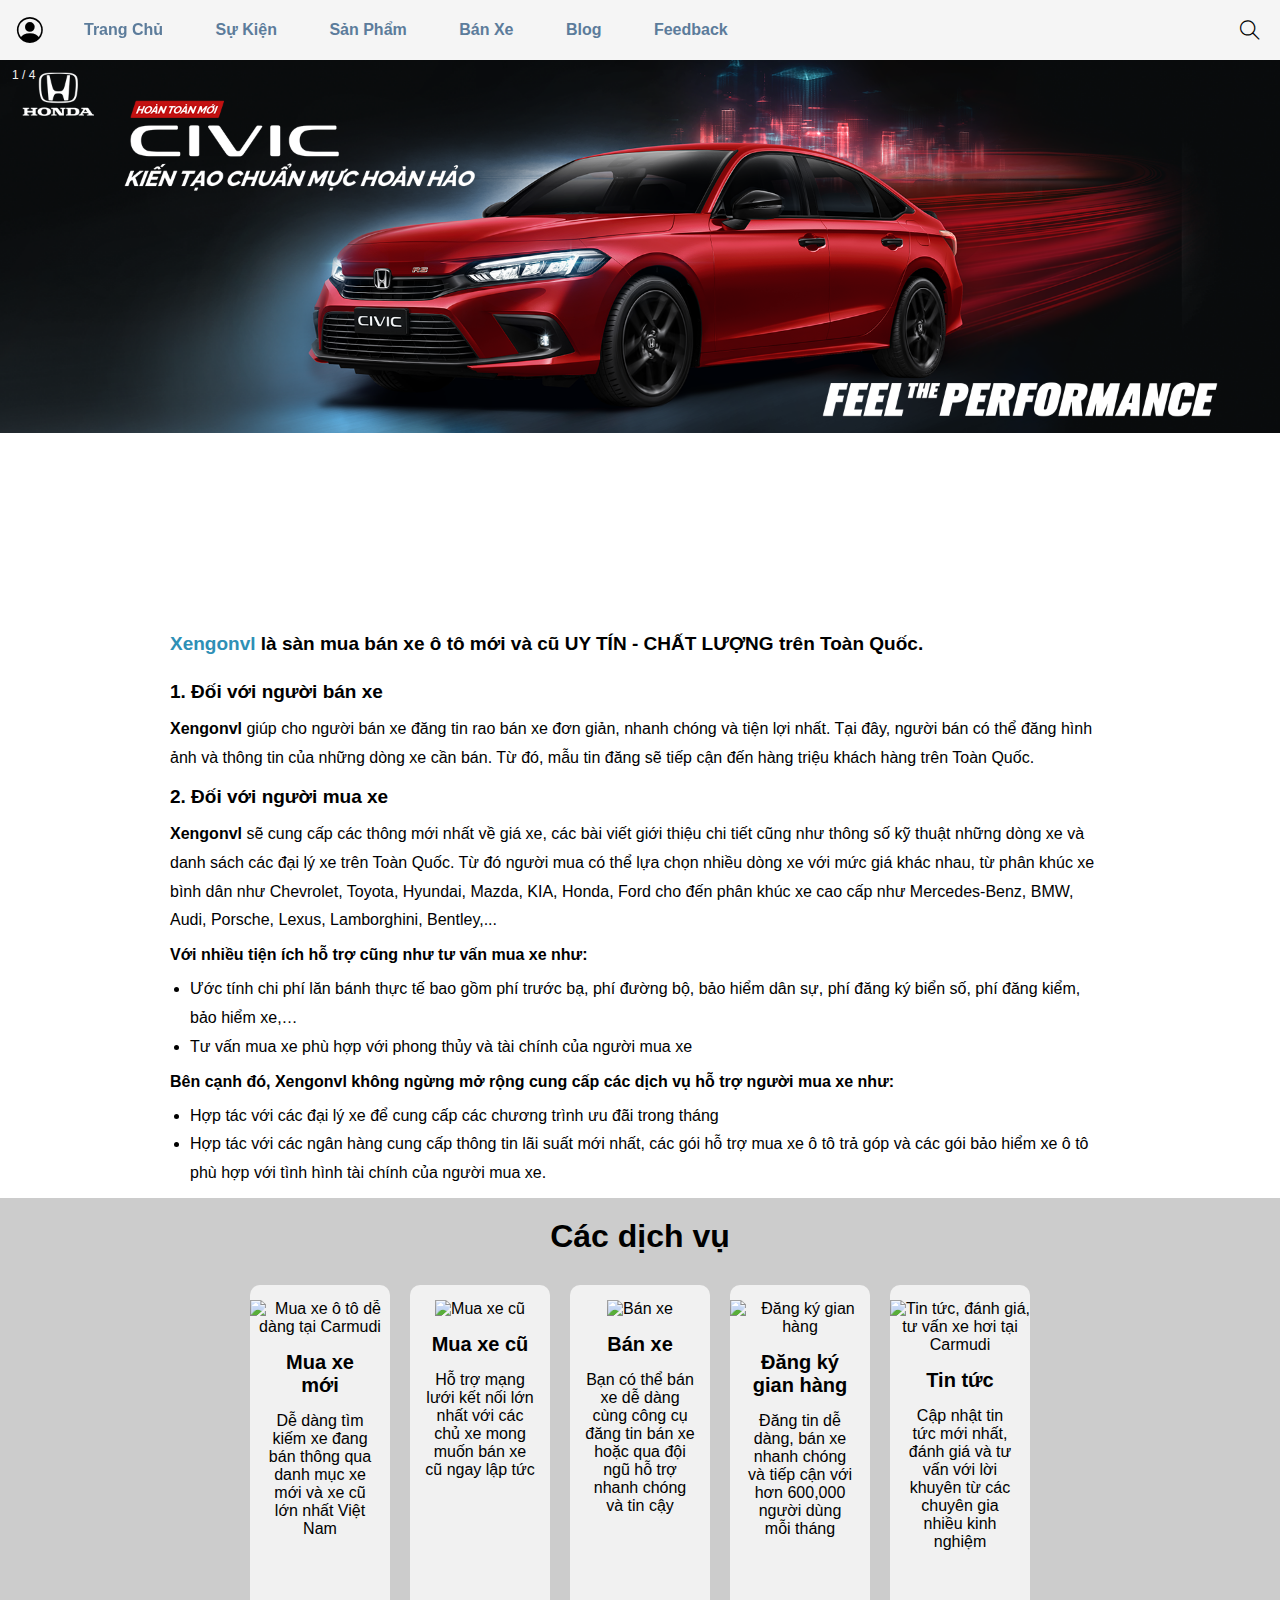
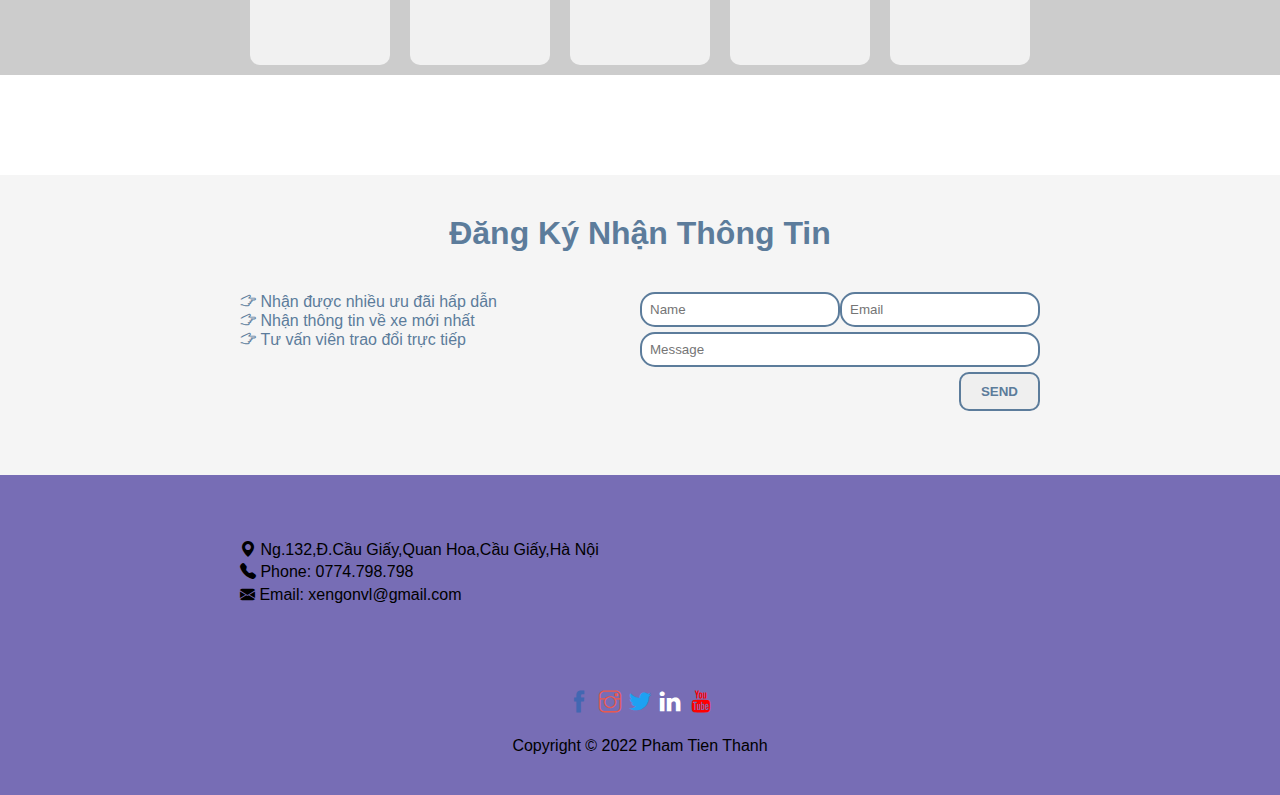
==== commit eab222ee: "Add files via upload" ====
--- a/index.html
+++ b/index.html
@@ -45,9 +45,9 @@
                 <li><a href="./html.xengonvl/tintuc.html">sự kiện</a></li>
                 <li><a href="./html.xengonvl/san_pham.html">sản phẩm</a></li>
                 <li><a href="./html.xengonvl/banxe.html">bán xe</a></li>
-                <li><a href="">blog</a></li>
+                <li><a href="./html.xengonvl/index1.html">blog</a></li>
                 <li>
-                    <a href="">
+                    <a href="./html.xengonvl/Feedback.html">
                         feedback</a>
                 </li>
             </ul>
@@ -95,7 +95,7 @@
         <p class="tieude">2. Đối với người mua xe</p>
         <p><b>Xengonvl</b> sẽ cung cấp các thông mới nhất về giá xe, các bài viết giới thiệu chi tiết cũng như thông số kỹ thuật những dòng xe và danh sách các đại lý xe trên Toàn Quốc. Từ đó người mua có thể lựa chọn nhiều dòng xe với mức giá khác nhau, từ phân khúc xe bình dân như Chevrolet, Toyota, Hyundai, Mazda, KIA, Honda, Ford cho đến phân khúc xe cao cấp như Mercedes-Benz, BMW, Audi, Porsche, Lexus, Lamborghini, Bentley,...</p>
         <p class="h1">Với nhiều tiện ích hỗ trợ cũng như tư vấn mua xe như:</p>
-        <ul>
+        <ul class="ul">
             <li>
                 <p>Ước tính chi phí lăn bánh thực tế bao gồm phí trước bạ, phí đường bộ, bảo hiểm dân sự, phí đăng ký biển số, phí đăng kiểm, bảo hiểm xe,…</p>
             </li>
@@ -104,7 +104,7 @@
             </li>
         </ul>
         <p class="h1">Bên cạnh đó, <b>Xengonvl</b> không ngừng mở rộng cung cấp các dịch vụ hỗ trợ người mua xe như:</p>
-        <ul>
+        <ul class="ul">
             <li>
                 <p>Hợp tác với các đại lý xe để cung cấp các chương trình ưu đãi trong tháng</p>
             </li>
--- a/css.xengonvl/gioithieu.css
+++ b/css.xengonvl/gioithieu.css
@@ -26,3 +26,7 @@
 b{
     font-weight: 700;
 }
+#gioithieu .ul li{
+   
+    margin: 0 20px;
+}
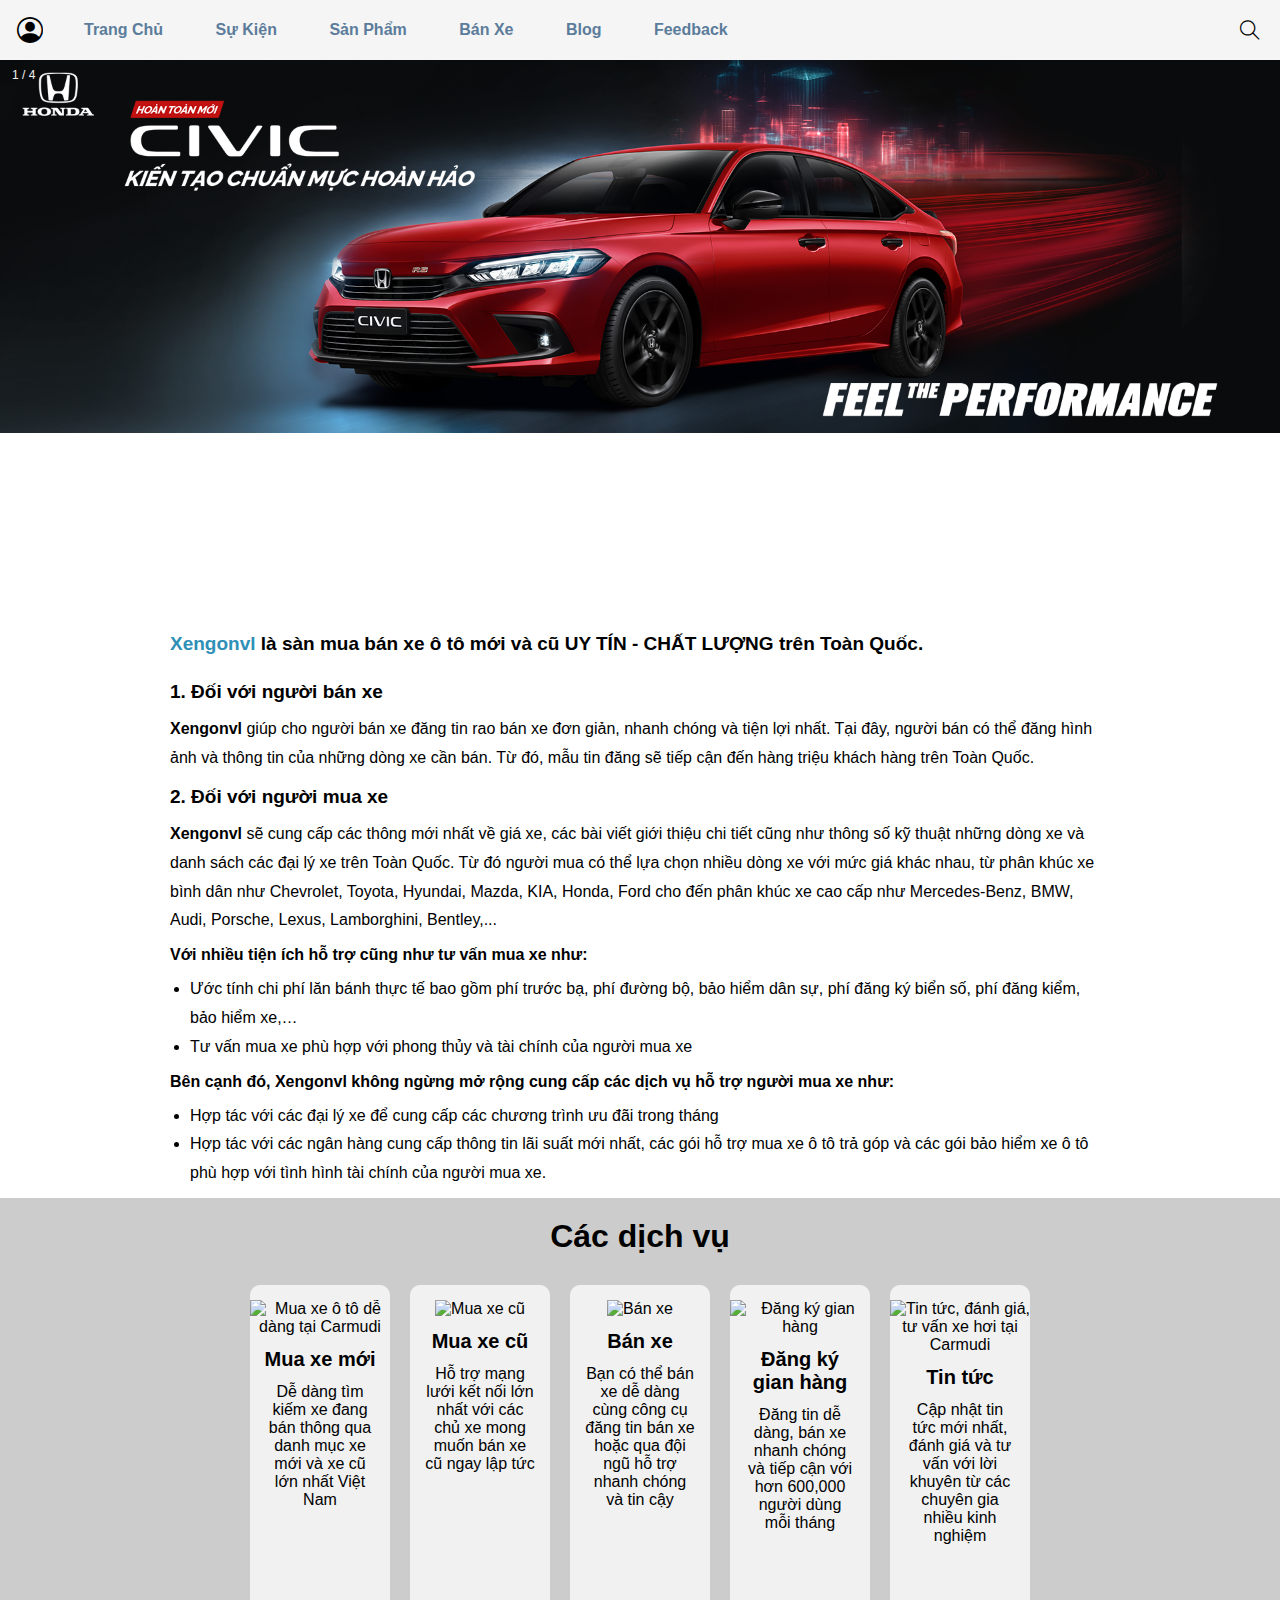
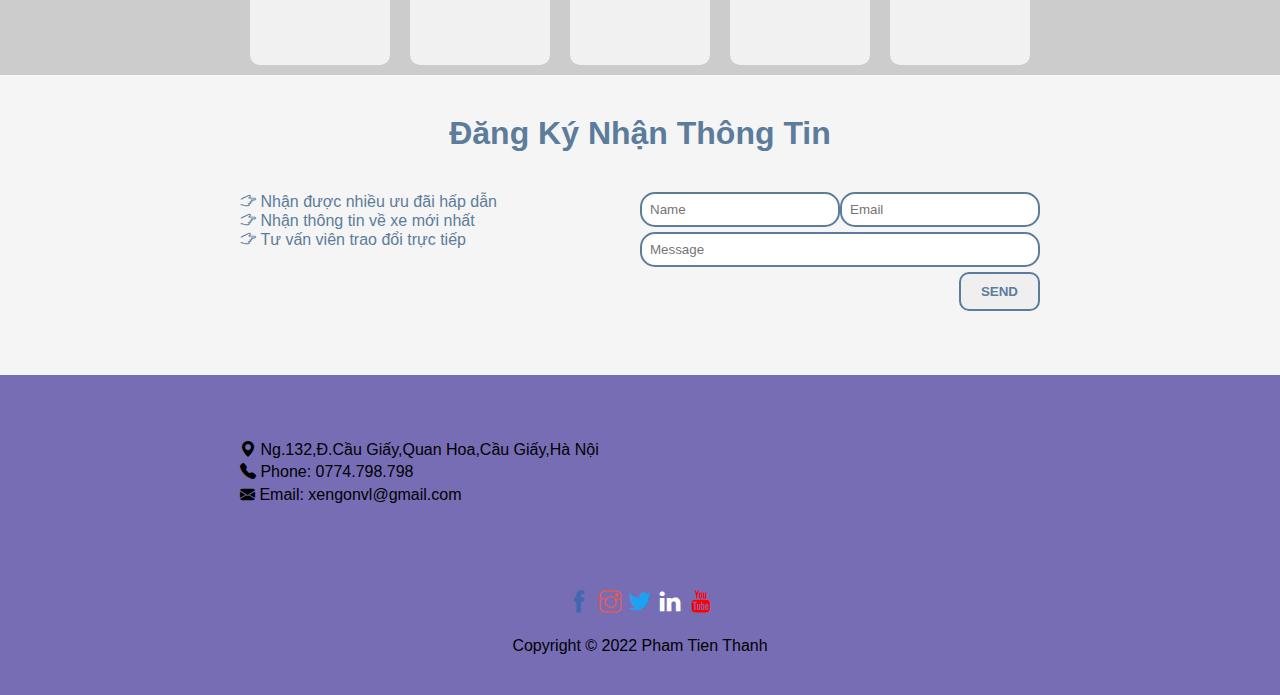
==== commit 4106a69e: "Add files via upload" ====
--- a/index.html
+++ b/index.html
@@ -34,7 +34,7 @@
     
     <div id="main">
         <!-- Begin header -->
-        <div id="header" style="height:auto;">
+        <div id="header" >
             <div class="searchid1">
                 
                 <a href="./html.xengonvl/formdangky.html"><i class="searchcl bi bi-person-circle"></i></a>
@@ -125,7 +125,7 @@
           </div>
           </div>
           <div class="card-body">
-          <h5 class="card-title" style="font-size: 20px; padding: 15px;">Mua xe mới</h5>
+          <h5 class="card-title">Mua xe mới</h5>
           <p class="card-text">
           Dễ dàng tìm kiếm xe đang bán thông qua danh mục xe mới và xe cũ lớn nhất Việt Nam
           </p>
@@ -142,7 +142,7 @@
           </div>
           </div>
           <div class="card-body">
-          <h5 class="card-title" style="font-size: 20px; padding: 15px;">Mua xe cũ</h5>
+          <h5 class="card-title">Mua xe cũ</h5>
           <p class="card-text">
           Hỗ trợ mạng lưới kết nối lớn nhất với các chủ xe mong muốn bán xe cũ ngay lập tức
           </p>
@@ -159,7 +159,7 @@
           </div>
           </div>
           <div class="card-body">
-          <h5 class="card-title" style="font-size: 20px; padding: 15px;">Bán xe</h5>
+          <h5 class="card-title">Bán xe</h5>
           <p class="card-text">
           Bạn có thể bán xe dễ dàng cùng công cụ đăng tin bán xe hoặc qua đội ngũ hỗ trợ nhanh chóng và tin cậy
           </p>
@@ -176,7 +176,7 @@
           </div>
           </div>
           <div class="card-body">
-          <h5 class="card-title" style="font-size: 20px; padding: 15px;">Đăng ký gian hàng</h5>
+          <h5 class="card-title">Đăng ký gian hàng</h5>
           <p class="card-text">
           Đăng tin dễ dàng, bán xe nhanh chóng và tiếp cận với hơn 600,000 người dùng mỗi tháng
           </p>
@@ -193,7 +193,7 @@
               </div>
               </div>
               <div class="card-body">
-              <h5 class="card-title" style="font-size: 20px; padding: 15px;">Tin tức</h5>
+              <h5 class="card-title">Tin tức</h5>
               <p class="card-text">
               Cập nhật tin tức mới nhất, đánh giá và tư vấn với lời khuyên từ các chuyên gia nhiều
               kinh nghiệm
--- a/css.xengonvl/xengonvl.css
+++ b/css.xengonvl/xengonvl.css
@@ -22,6 +22,7 @@
     right: 0;
     z-index: 1;
     font-weight: bold;
+    overflow: hidden;
 }
 
 #nav > li{
@@ -146,7 +147,7 @@
     font-weight: 500;
 }
 .dangky{
-    margin-top: 100px;
+    
     background-color: whitesmoke;
     height: 300px;
     width: 100%;
@@ -238,3 +239,8 @@
     padding-bottom: 40px;
     font-weight: 500;
 } 
+.card-title{
+    font-size: 20px;
+    padding: 12px;
+}
+
--- a/css.xengonvl/responsive.css
+++ b/css.xengonvl/responsive.css
@@ -27,6 +27,10 @@
     .card-text{
         font-size: 10px;
     }
+    .card-title{
+        font-size: 12px;
+    }
+    
 } 
 /* Tablet */
 @media (min-width: 821px) and  (max-width: 1024px) {
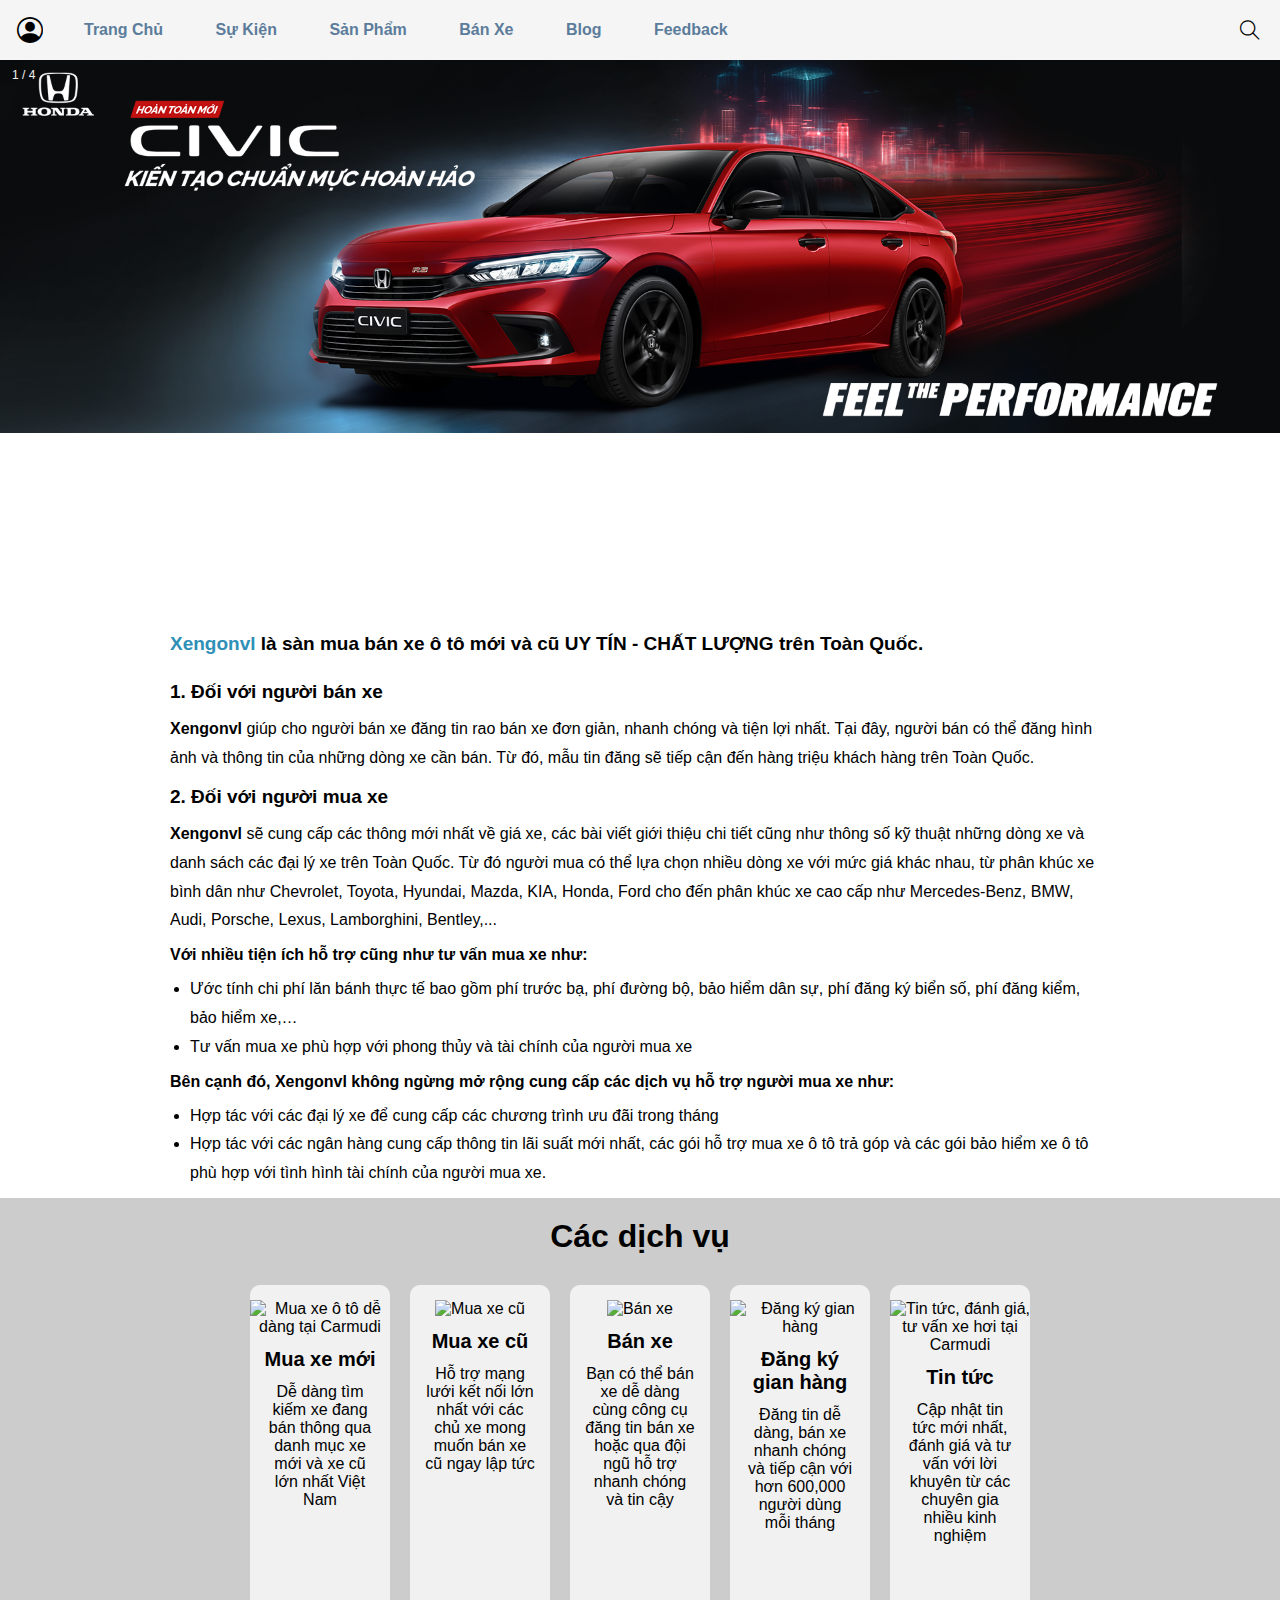
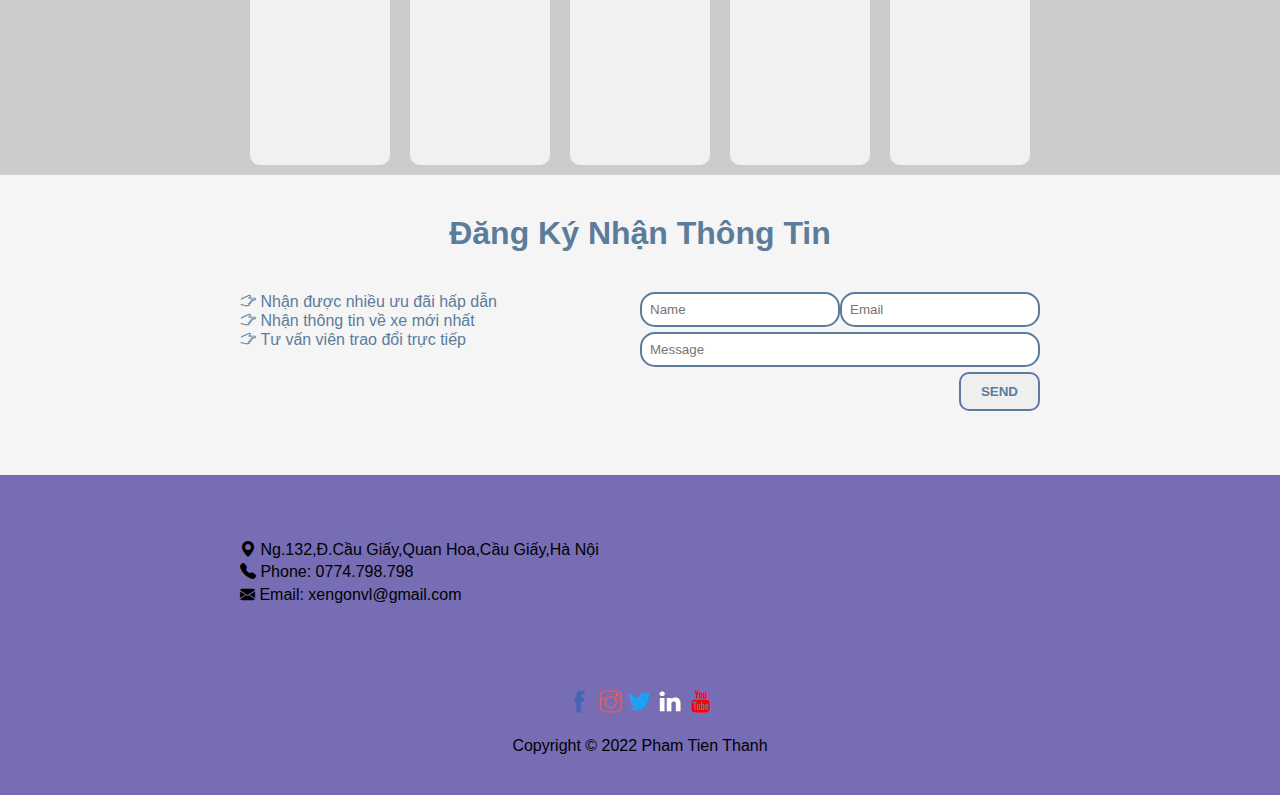
==== commit 31cf586f: "Add files via upload" ====
--- a/index.html
+++ b/index.html
@@ -114,7 +114,7 @@
         </ul>
     </div>
     <div style="background-color: #ccc;"><h1 style="text-align: center; padding: 20px;">Các dịch vụ</h1></div>
-    <div class="flex-container" style="height: 400px;">
+    <div class="flex-container" style="height: 500px;">
         
         <div class="div"> <div class="card-item">
           <a href="" target="_blank">
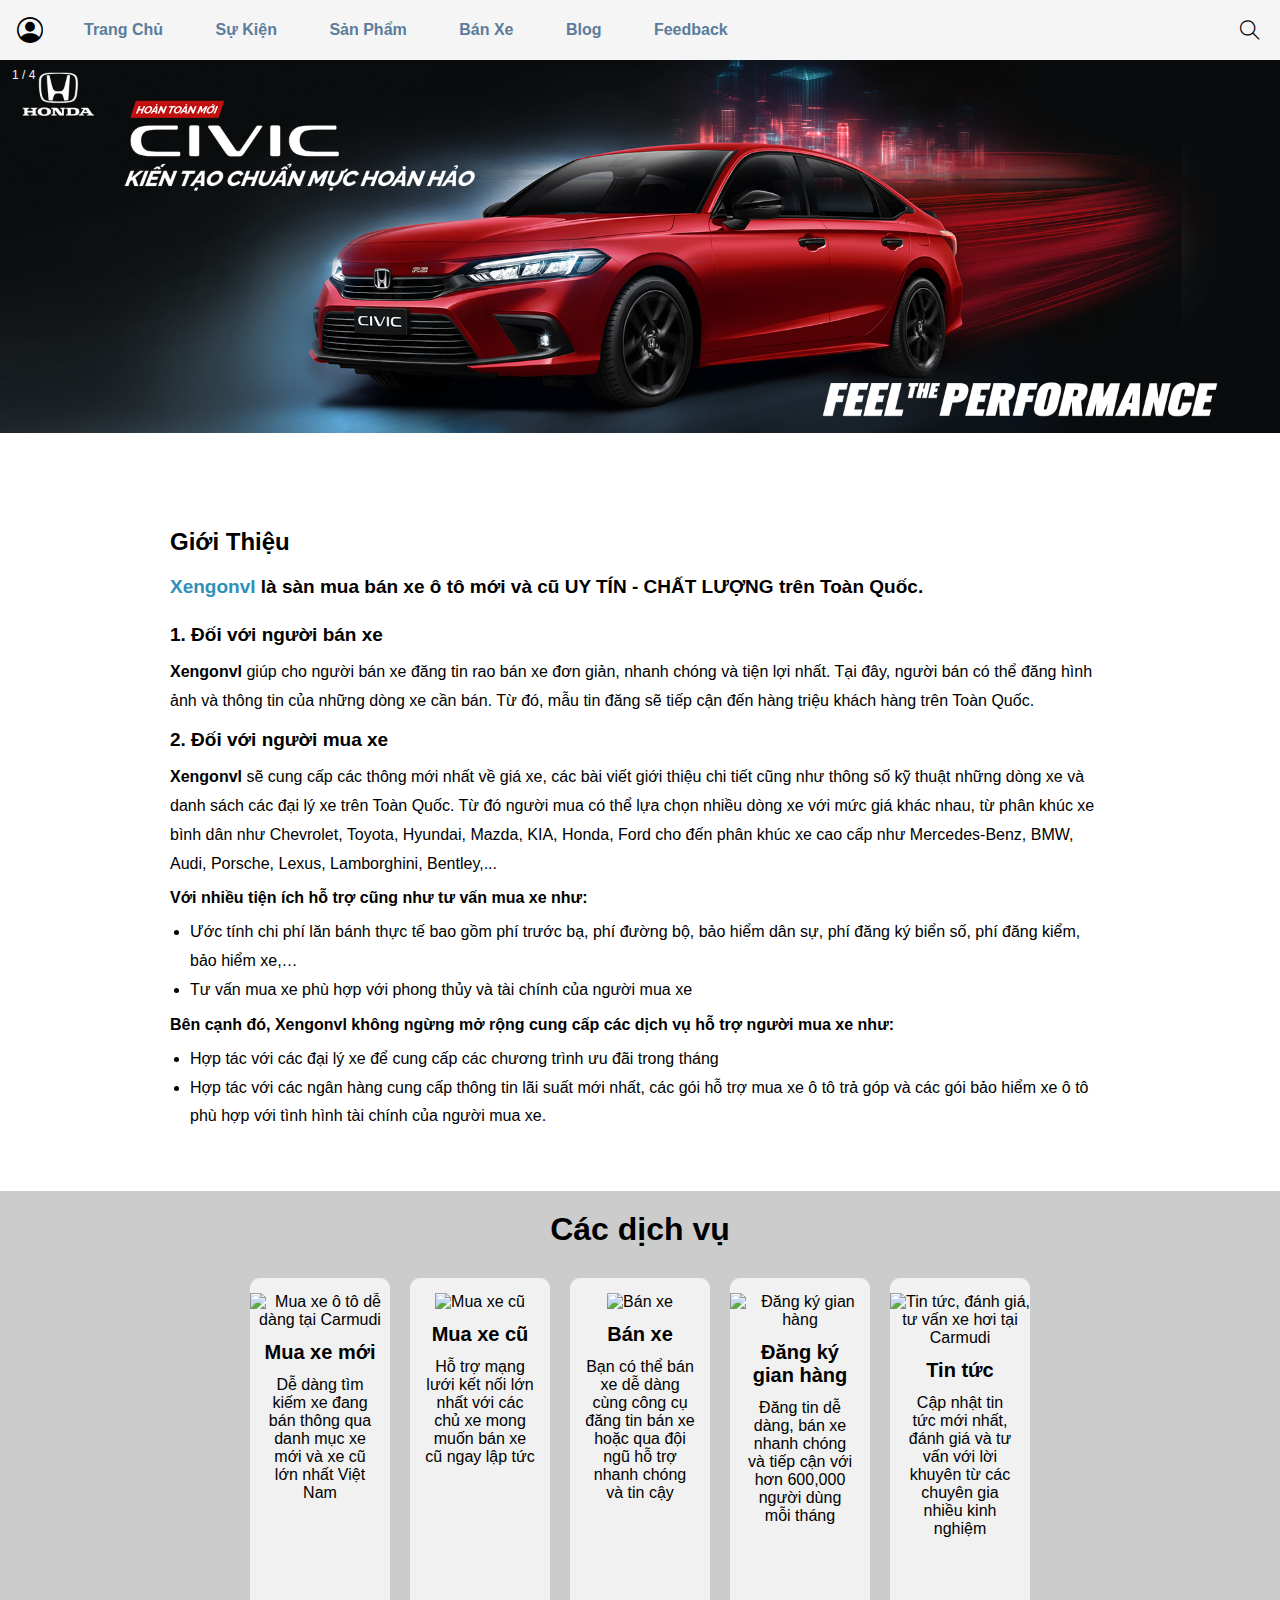
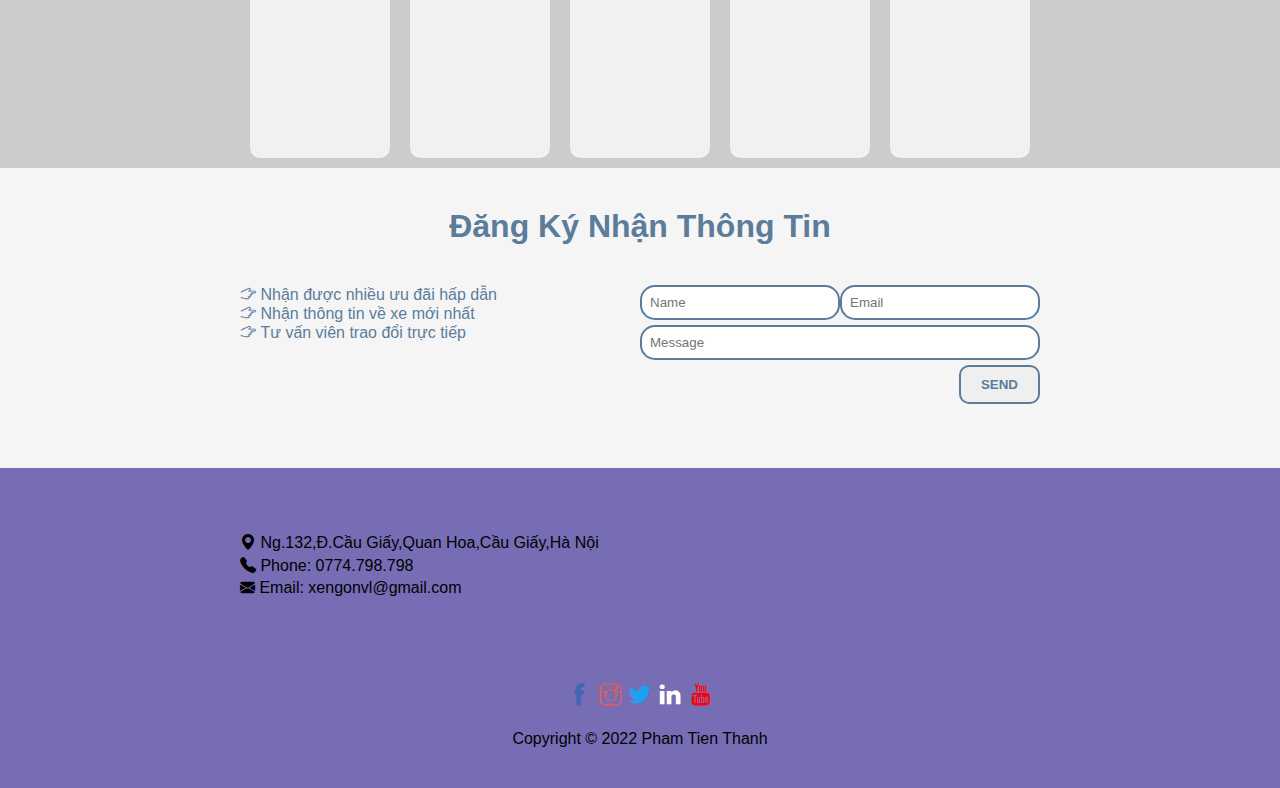
==== commit c5cdb18b: "Add files via upload" ====
--- a/index.html
+++ b/index.html
@@ -88,12 +88,13 @@
               
             </div>
     </div>
-    <div id="gioithieu" style="margin-top: 300px;">
+    <div id="gioithieu" style="margin-bottom: 50px;">
+        <h1 style="font-size: 24px;">Giới Thiệu</h1>
         <p class="tiltel"><a href="#">Xengonvl</a> là sàn mua bán xe ô tô mới và cũ UY TÍN - CHẤT LƯỢNG trên Toàn Quốc. </p>
         <p class="tieude">1. Đối với người bán xe</p>
-        <p><b>Xengonvl</b> giúp cho người bán xe đăng tin rao bán xe đơn giản, nhanh chóng và tiện lợi nhất. Tại đây, người bán có thể đăng hình ảnh và thông tin của những dòng xe cần bán. Từ đó, mẫu tin đăng sẽ tiếp cận đến hàng triệu khách hàng trên Toàn Quốc.</p>
+        <p class="tieude1"><b>Xengonvl</b> giúp cho người bán xe đăng tin rao bán xe đơn giản, nhanh chóng và tiện lợi nhất. Tại đây, người bán có thể đăng hình ảnh và thông tin của những dòng xe cần bán. Từ đó, mẫu tin đăng sẽ tiếp cận đến hàng triệu khách hàng trên Toàn Quốc.</p>
         <p class="tieude">2. Đối với người mua xe</p>
-        <p><b>Xengonvl</b> sẽ cung cấp các thông mới nhất về giá xe, các bài viết giới thiệu chi tiết cũng như thông số kỹ thuật những dòng xe và danh sách các đại lý xe trên Toàn Quốc. Từ đó người mua có thể lựa chọn nhiều dòng xe với mức giá khác nhau, từ phân khúc xe bình dân như Chevrolet, Toyota, Hyundai, Mazda, KIA, Honda, Ford cho đến phân khúc xe cao cấp như Mercedes-Benz, BMW, Audi, Porsche, Lexus, Lamborghini, Bentley,...</p>
+        <p class="tieude1"><b>Xengonvl</b> sẽ cung cấp các thông mới nhất về giá xe, các bài viết giới thiệu chi tiết cũng như thông số kỹ thuật những dòng xe và danh sách các đại lý xe trên Toàn Quốc. Từ đó người mua có thể lựa chọn nhiều dòng xe với mức giá khác nhau, từ phân khúc xe bình dân như Chevrolet, Toyota, Hyundai, Mazda, KIA, Honda, Ford cho đến phân khúc xe cao cấp như Mercedes-Benz, BMW, Audi, Porsche, Lexus, Lamborghini, Bentley,...</p>
         <p class="h1">Với nhiều tiện ích hỗ trợ cũng như tư vấn mua xe như:</p>
         <ul class="ul">
             <li>
--- a/css.xengonvl/responsive.css
+++ b/css.xengonvl/responsive.css
@@ -14,6 +14,7 @@
     }
     #nav{
         display: block;
+
     }
     .dangky{
         height: 400px;
@@ -30,6 +31,28 @@
     .card-title{
         font-size: 12px;
     }
+    #gioithieu{
+        margin-top: 0px !important;
+    }
+    h1{
+        font-size: 20px !important;
+    }
+    #gioithieu .tieude, #gioithieu .tiltel{
+        font-size: 16px !important;
+    }
+    #gioithieu .h1, #gioithieu .ul{
+        font-size: 14px !important;
+    }
+    #gioithieu .tieude1{
+        font-size: 14px !important;
+    }
+    #lienhe > p{
+        font-size: 14px !important;
+    }
+    #lienhe > .row > .colhart > p{
+        font-size: 14px !important;
+    }
+    
     
 } 
 /* Tablet */
@@ -37,11 +60,16 @@
     #header > #mobile-menu{
         display: none;
     }
-    
+    #gioithieu{
+        margin-top: 100px !important;
+    }
 }
 /* PC */
 @media  (min-width: 1025px) {
     #header > #mobile-menu{
         display: none;
     }
+    #gioithieu{
+        margin-top: 200px !important;
+    }
 }--- a/css.xengonvl/gioithieu.css
+++ b/css.xengonvl/gioithieu.css
@@ -1,4 +1,5 @@
 #gioithieu{
+    
     line-height: 1.8;
     margin: auto;  width: 75%;   padding: 10px;
     font-family: 'Segoe UI', Tahoma, Geneva, Verdana, sans-serif;
@@ -30,3 +31,4 @@
    
     margin: 0 20px;
 }
+
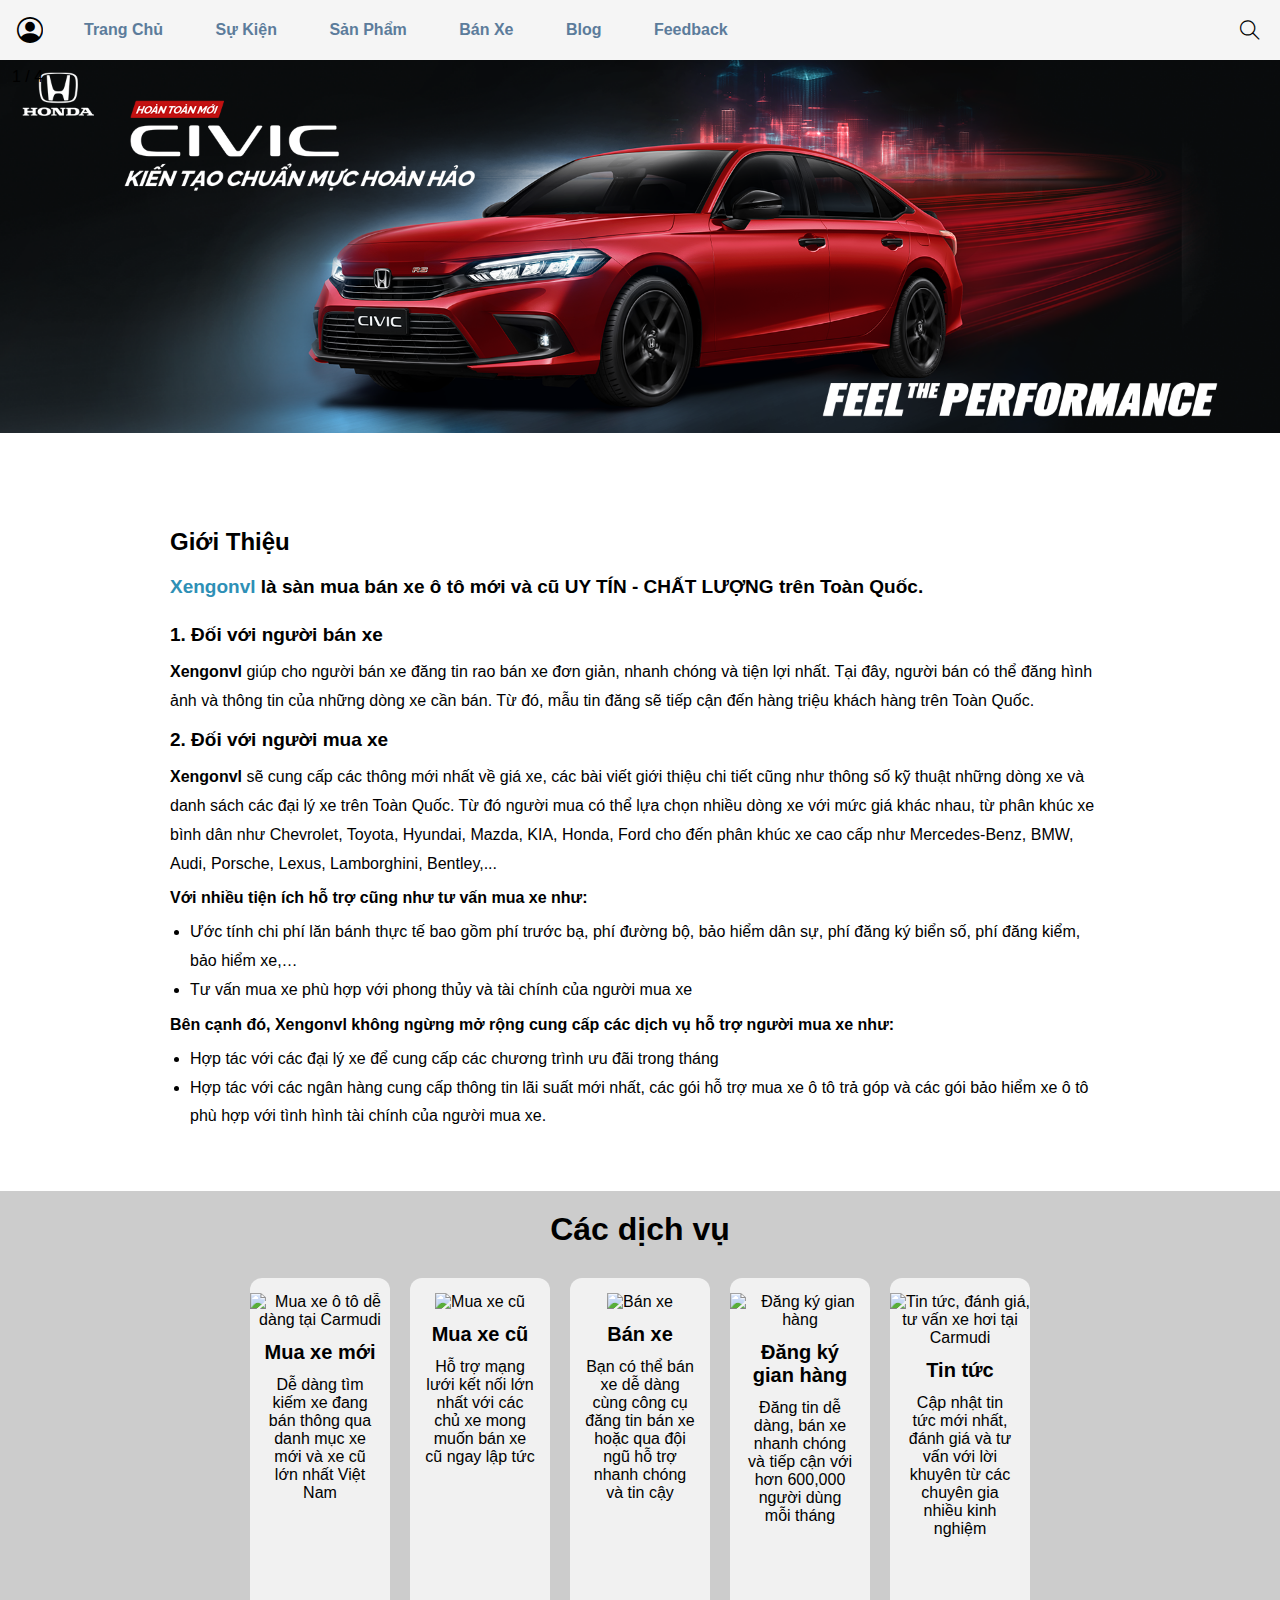
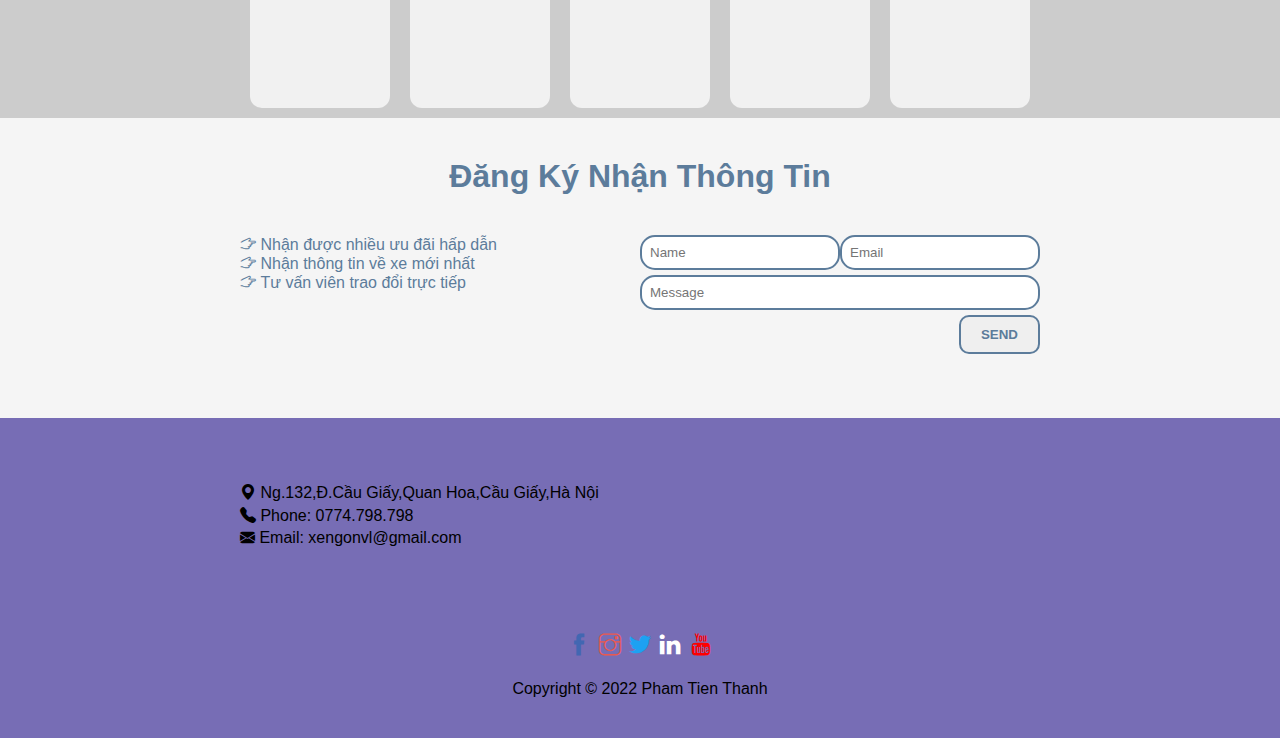
==== commit b2b24d05: "Add files via upload" ====
--- a/index.html
+++ b/index.html
@@ -115,7 +115,7 @@
         </ul>
     </div>
     <div style="background-color: #ccc;"><h1 style="text-align: center; padding: 20px;">Các dịch vụ</h1></div>
-    <div class="flex-container" style="height: 500px;">
+    <div class="flex-container" style="height: 450px;">
         
         <div class="div"> <div class="card-item">
           <a href="" target="_blank">
--- a/css.xengonvl/responsive.css
+++ b/css.xengonvl/responsive.css
@@ -52,7 +52,9 @@
     #lienhe > .row > .colhart > p{
         font-size: 14px !important;
     }
-    
+    .numbertext{
+        font-size: 12px !important;
+    }
     
 } 
 /* Tablet */
--- a/css.xengonvl/silde.css
+++ b/css.xengonvl/silde.css
@@ -1,40 +1,17 @@
 
-/* Slideshow container */
 .slideshow-container {
   max-width: 100%;
   max-height: 50%;
   position: relative;
   margin: auto;
 }
-/* Caption text */
-.text {
-  color: #f2f2f2;
-  font-size: 15px;
-  padding: 8px 12px;
-  position: absolute;
-  bottom: 8px;
-  width: 100%;
-  text-align: center;
-}
-
-/* Number text (1/3 etc) */
 .numbertext {
-  color: #f2f2f2;
-  font-size: 12px;
+  color: #000;
+  font-size: 16px;
   padding: 8px 12px;
   position: absolute;
   top: 0;
-}
-
-/* The dots/bullets/indicators */
-.dot {
-  height: 13px;
-  width: 13px;
-  margin: 0 2px;
-  background-color: #bbb;
-  border-radius: 50%;
-  display: inline-block;
-  transition: background-color 0.6s ease;
+  font-weight: 500;
 }
 
 
--- a/css.xengonvl/test2.css
+++ b/css.xengonvl/test2.css
@@ -7,8 +7,7 @@
     display: flex;
     flex-wrap: nowrap;
     background-color: #ccc;
-    -webkit-justify-content: space-between; /* Safari */
-      justify-content:         space-between;
+ 
       justify-content: center
   }
   
@@ -17,10 +16,10 @@
     width: 140px;
     margin: 10px;
     text-align: center;
-    border-bottom-right-radius: 10px;
-    border-bottom-left-radius: 10px;
-   border-top-left-radius: 10px;
-   border-top-right-radius: 10px;
+    border-bottom-right-radius: 12px;
+    border-bottom-left-radius: 12px;
+   border-top-left-radius: 12px;
+   border-top-right-radius: 12px;
   }
   .card-item > .card-title > h5{
     text-decoration: none;
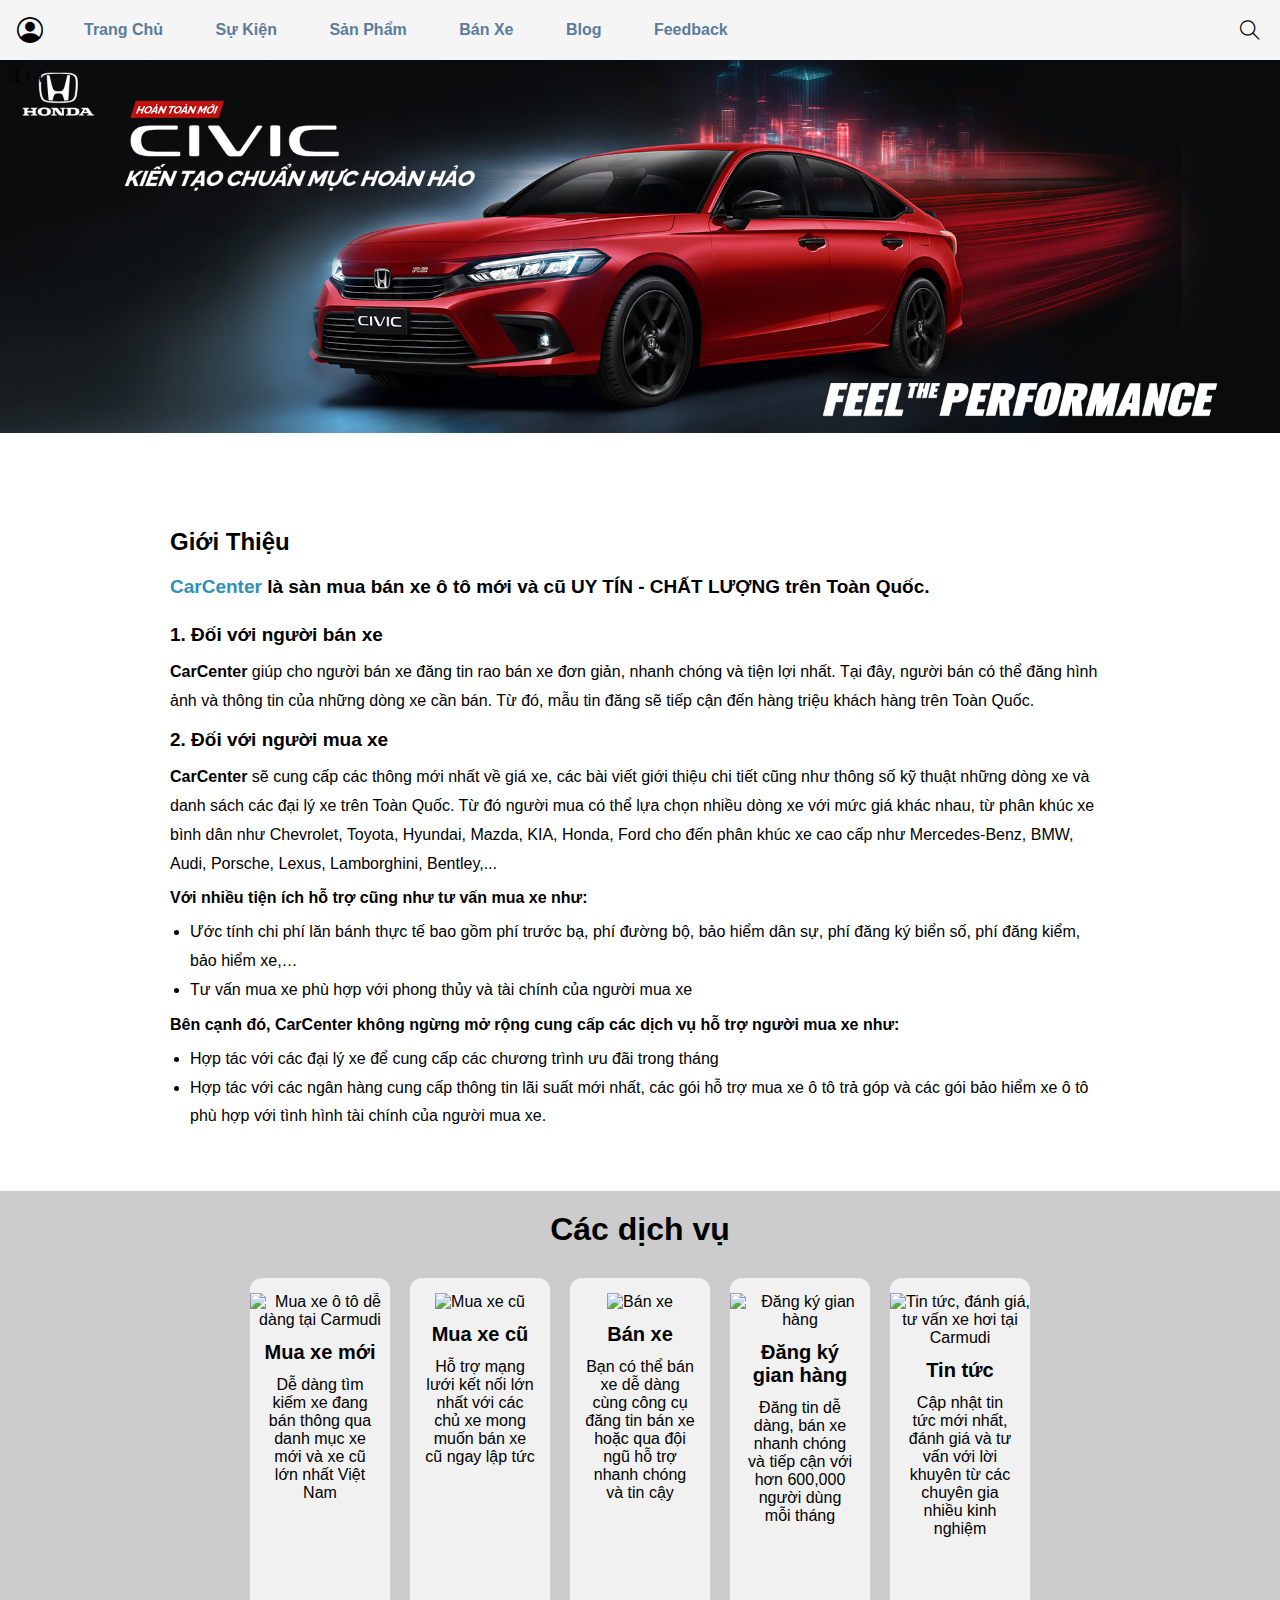
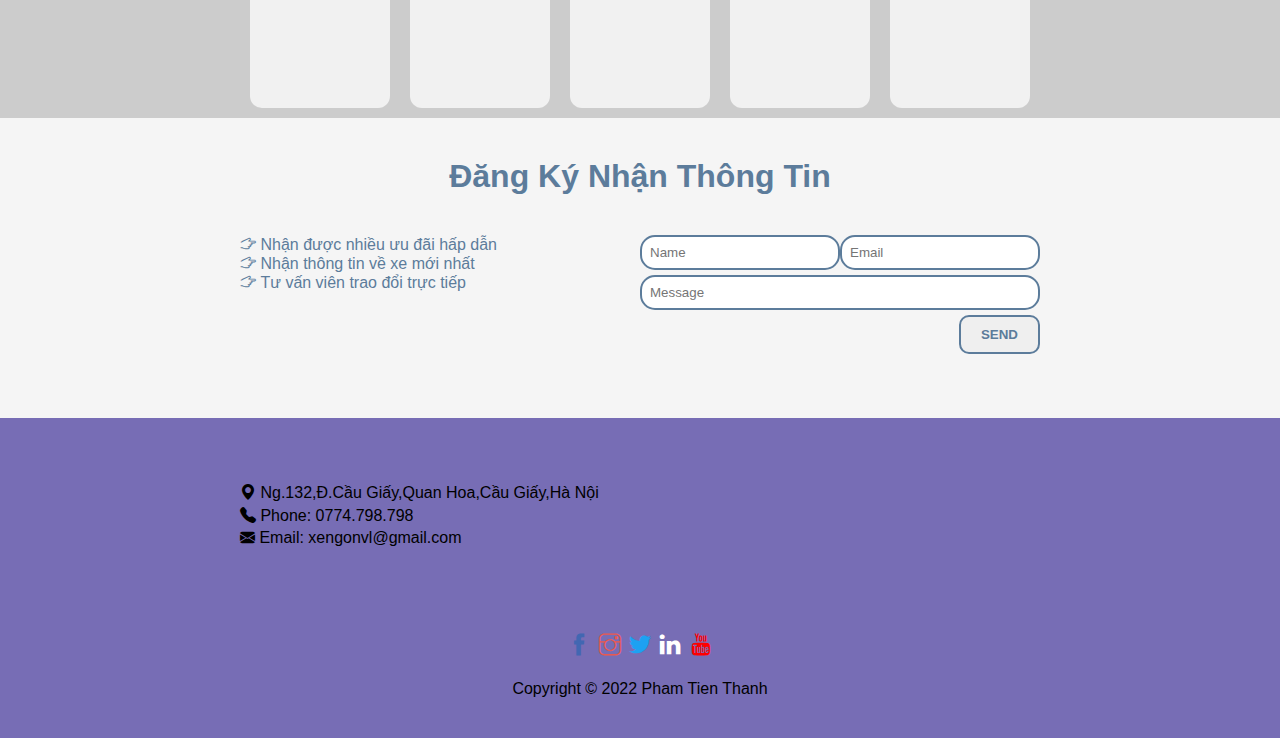
==== commit 957001f8: "Add files via upload" ====
--- a/index.html
+++ b/index.html
@@ -4,7 +4,7 @@
     <meta charset="UTF-8">
     <meta http-equiv="X-UA-Compatible" content="IE=edge">
     <meta name="viewport" content="width=device-width, initial-scale=1.0">
-    <title>Xengonvl</title>
+    <title>CarCenter</title>
     <link rel="stylesheet" href="./css.xengonvl/xengonvl.css">
     <link rel="shortcut icon" type="image/jpg" href="./img.xenognvl/—Pngtree—car sports car transportation red_8253023.png"/>
     <link rel="stylesheet" href="https://cdn.jsdelivr.net/npm/bootstrap-icons@1.9.1/font/bootstrap-icons.css">
@@ -60,8 +60,9 @@
             <div id="mobile-menu" class="menu-icon" ><i class="menu-icon1 ti-align-justify"></i></div>
     </div>
     <!-- End header  -->
-    
+    <!-- Begin body -->
     <div id="body">
+        <!-- Begin slide -->
         <div class="slideshow-container">
 
             <div class="mySlides fade">
@@ -88,13 +89,15 @@
               
             </div>
     </div>
+    <!-- End slide  -->
+    <!-- noi dung -->
     <div id="gioithieu" style="margin-bottom: 50px;">
         <h1 style="font-size: 24px;">Giới Thiệu</h1>
-        <p class="tiltel"><a href="#">Xengonvl</a> là sàn mua bán xe ô tô mới và cũ UY TÍN - CHẤT LƯỢNG trên Toàn Quốc. </p>
+        <p class="tiltel"><a href="#">CarCenter</a> là sàn mua bán xe ô tô mới và cũ UY TÍN - CHẤT LƯỢNG trên Toàn Quốc. </p>
         <p class="tieude">1. Đối với người bán xe</p>
-        <p class="tieude1"><b>Xengonvl</b> giúp cho người bán xe đăng tin rao bán xe đơn giản, nhanh chóng và tiện lợi nhất. Tại đây, người bán có thể đăng hình ảnh và thông tin của những dòng xe cần bán. Từ đó, mẫu tin đăng sẽ tiếp cận đến hàng triệu khách hàng trên Toàn Quốc.</p>
+        <p class="tieude1"><b>CarCenter</b> giúp cho người bán xe đăng tin rao bán xe đơn giản, nhanh chóng và tiện lợi nhất. Tại đây, người bán có thể đăng hình ảnh và thông tin của những dòng xe cần bán. Từ đó, mẫu tin đăng sẽ tiếp cận đến hàng triệu khách hàng trên Toàn Quốc.</p>
         <p class="tieude">2. Đối với người mua xe</p>
-        <p class="tieude1"><b>Xengonvl</b> sẽ cung cấp các thông mới nhất về giá xe, các bài viết giới thiệu chi tiết cũng như thông số kỹ thuật những dòng xe và danh sách các đại lý xe trên Toàn Quốc. Từ đó người mua có thể lựa chọn nhiều dòng xe với mức giá khác nhau, từ phân khúc xe bình dân như Chevrolet, Toyota, Hyundai, Mazda, KIA, Honda, Ford cho đến phân khúc xe cao cấp như Mercedes-Benz, BMW, Audi, Porsche, Lexus, Lamborghini, Bentley,...</p>
+        <p class="tieude1"><b>CarCenter</b> sẽ cung cấp các thông mới nhất về giá xe, các bài viết giới thiệu chi tiết cũng như thông số kỹ thuật những dòng xe và danh sách các đại lý xe trên Toàn Quốc. Từ đó người mua có thể lựa chọn nhiều dòng xe với mức giá khác nhau, từ phân khúc xe bình dân như Chevrolet, Toyota, Hyundai, Mazda, KIA, Honda, Ford cho đến phân khúc xe cao cấp như Mercedes-Benz, BMW, Audi, Porsche, Lexus, Lamborghini, Bentley,...</p>
         <p class="h1">Với nhiều tiện ích hỗ trợ cũng như tư vấn mua xe như:</p>
         <ul class="ul">
             <li>
@@ -104,7 +107,7 @@
                 <p>Tư vấn mua xe phù hợp với phong thủy và tài chính của người mua xe</p>
             </li>
         </ul>
-        <p class="h1">Bên cạnh đó, <b>Xengonvl</b> không ngừng mở rộng cung cấp các dịch vụ hỗ trợ người mua xe như:</p>
+        <p class="h1">Bên cạnh đó, <b>CarCenter</b> không ngừng mở rộng cung cấp các dịch vụ hỗ trợ người mua xe như:</p>
         <ul class="ul">
             <li>
                 <p>Hợp tác với các đại lý xe để cung cấp các chương trình ưu đãi trong tháng</p>
@@ -114,6 +117,8 @@
             </li>
         </ul>
     </div>
+    <!-- noi dung -->
+
     <div style="background-color: #ccc;"><h1 style="text-align: center; padding: 20px;">Các dịch vụ</h1></div>
     <div class="flex-container" style="height: 450px;">
         
@@ -240,6 +245,8 @@
                 <div class="clear"></div>
                 </div>
                 <div class="clear"></div>
+                <!-- End dangky  -->
+                <!-- begin footer -->
             <div id="lienhe" class="cuoi">
                 <div class="row">
                     <div class="colhart">
@@ -258,7 +265,8 @@
                     
                 </div>
                 <p>Copyright © 2022 Pham Tien Thanh</p>
-          </div>        
+          </div>   
+          <!-- End footer -->
             </div>
             
             
--- a/css.xengonvl/xengonvl.css
+++ b/css.xengonvl/xengonvl.css
@@ -185,10 +185,7 @@
     border: 2px solid rgb(92, 124, 155);
     padding: 8px;
     width: 100%;
-    border-bottom-right-radius: 15px;
- border-bottom-left-radius: 15px;
-border-top-left-radius: 15px;
-border-top-right-radius: 15px;
+    border-radius: 15px;
 outline: none;
 }
 .row2> .rowdangky >  input
@@ -211,10 +208,7 @@
     margin-top: 5px !important;
 }
 .formgui{
-    border-bottom-right-radius: 10px;
- border-bottom-left-radius: 10px;
-border-top-left-radius: 10px;
-border-top-right-radius: 10px;
+    border-radius: 10px;
    color: rgb(92, 124, 155);
    padding: 10px 20px;
    float: right;
